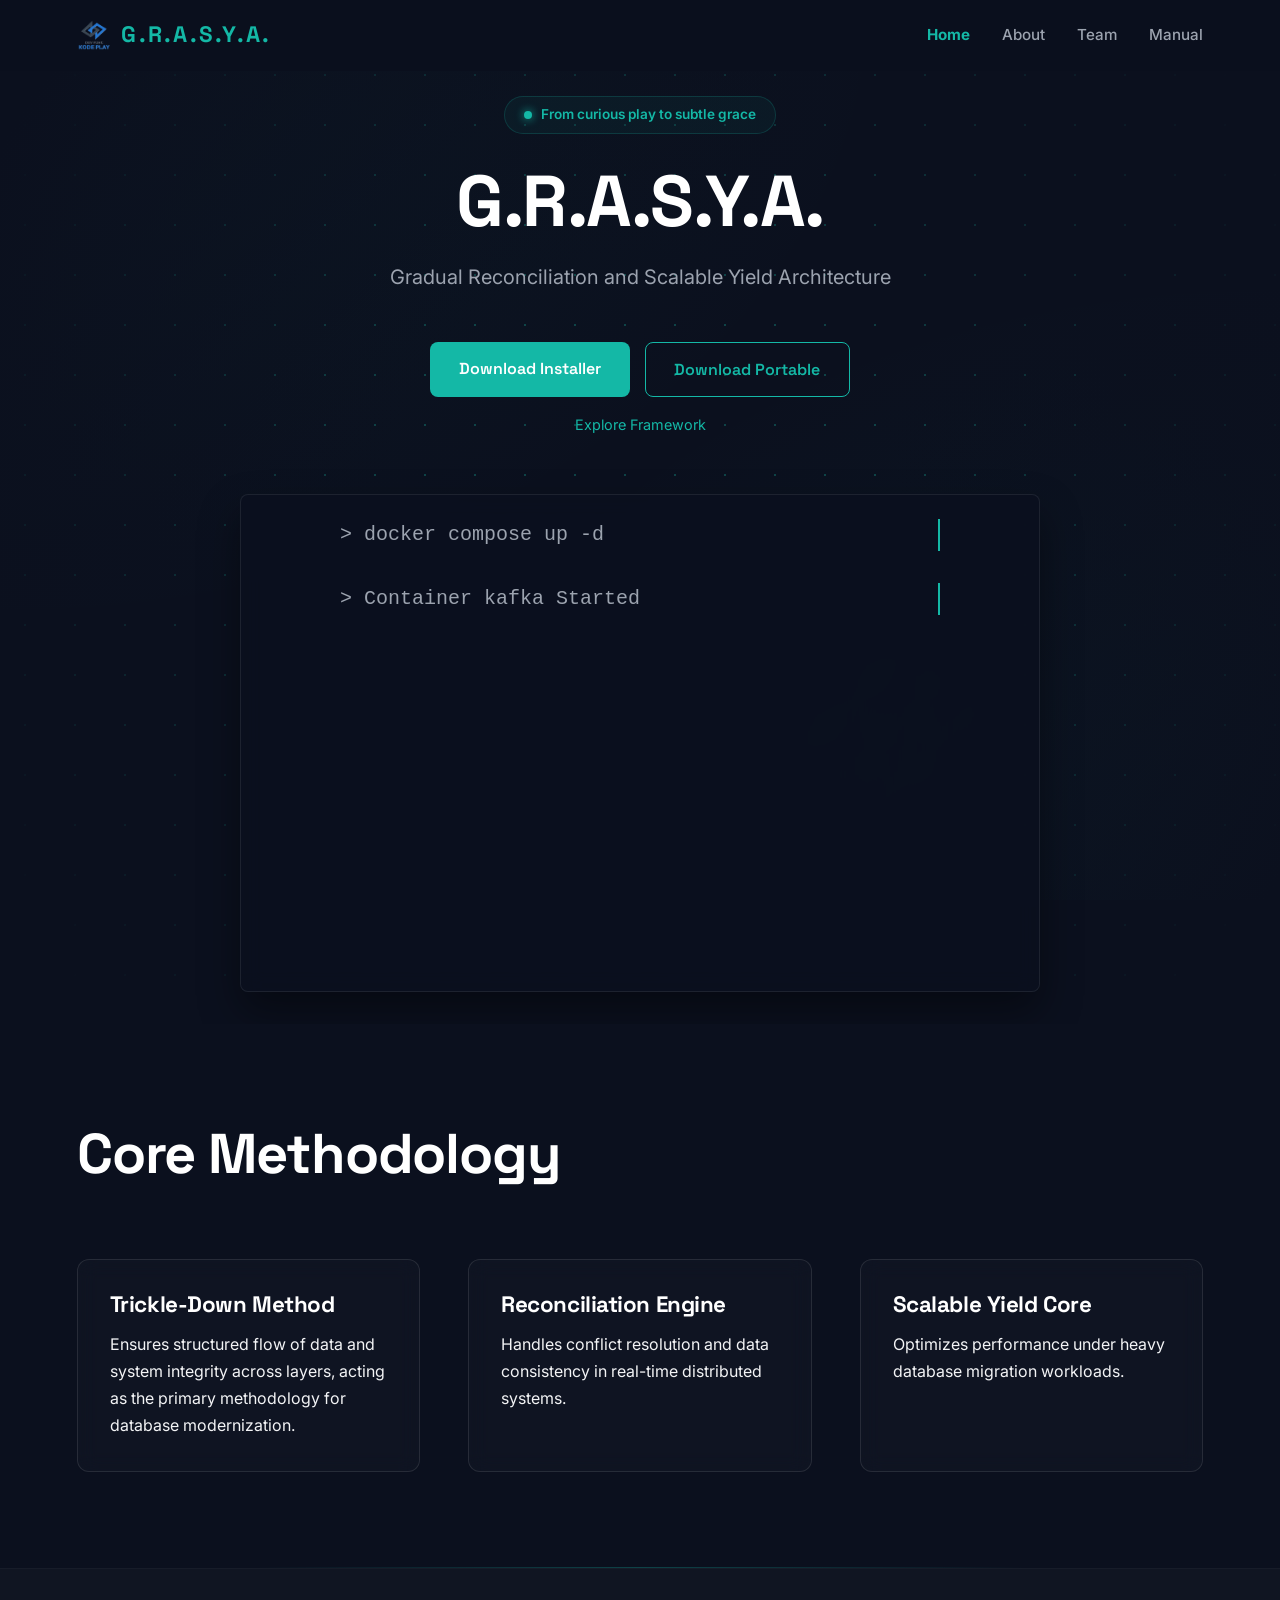
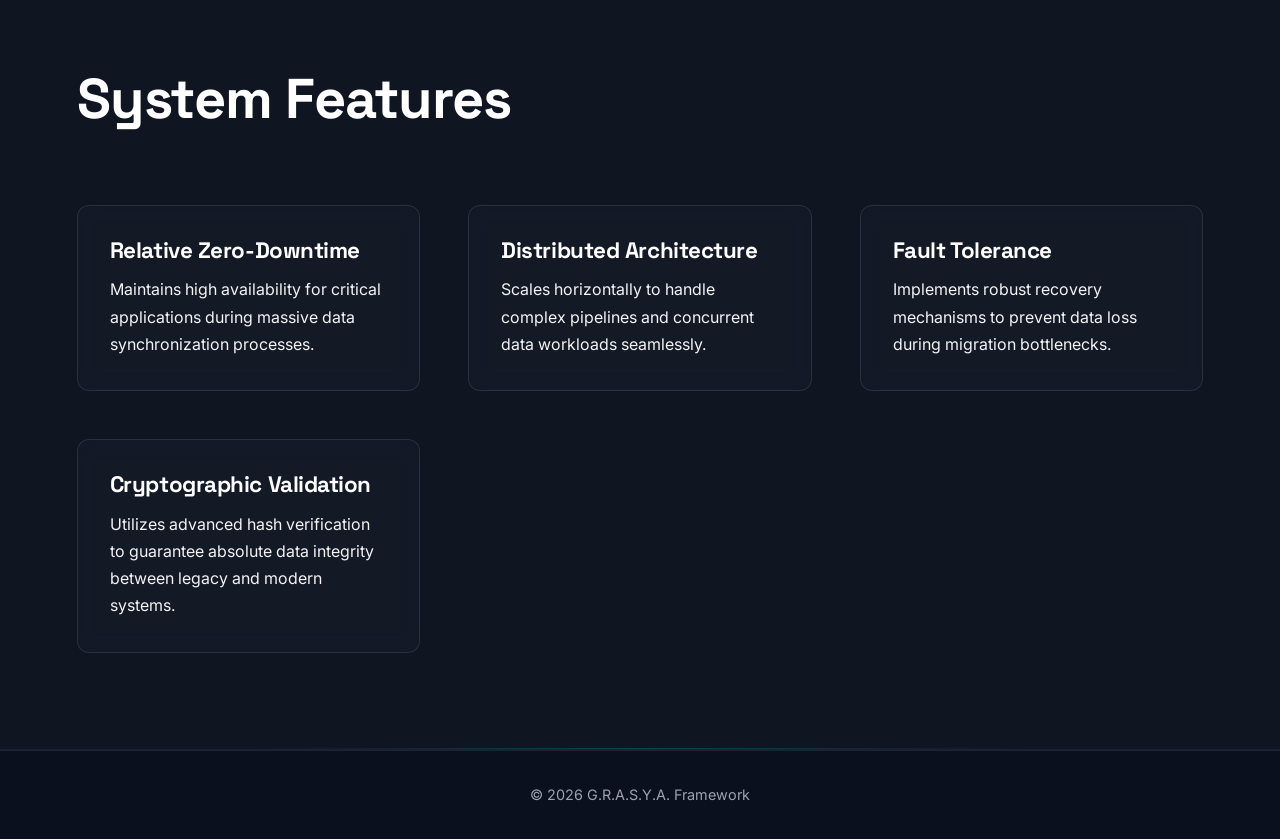
==== index.html @ 5ffb89cc "Page (Manual) - Add user manual page with PDF download - New manual.html covering sections 4-13 as a" ====
<!DOCTYPE html>
<html lang="en">
<head>
    <meta charset="UTF-8" />
    <meta name="viewport" content="width=device-width, initial-scale=1.0"/>
    <meta name="description" content="G.R.A.S.Y.A. Framework: Gradual Reconciliation and Scalable Yield Architecture." />
    <title>G.R.A.S.Y.A. | Home</title>
    <link rel="icon" href="DFKP - LOGO.png" type="image/png">
    <link rel="stylesheet" href="style.css"/>
</head>

<body>

<nav id="navbar" aria-label="Main Navigation">
    <div class="logo">
        <img src="DFKP - LOGO W TEXT.png" alt="G.R.A.S.Y.A. Logo" class="nav-logo">
        <span>G.R.A.S.Y.A.</span>
    </div>
    
    <div class="nav-links" id="navLinks">
        <a href="index.html" class="active">Home</a>
        <a href="about.html">About</a>
        <a href="team.html">Team</a>
        <a href="manual.html">Manual</a>
    </div>
    <button class="hamburger" id="hamburger" aria-expanded="false" aria-label="Toggle navigation menu">
        <span aria-hidden="true">☰</span>
    </button>
</nav>

<main>
    <header class="hero">
        <div class="glow-orb"></div>
        
        <div class="hero-content">
            <div class="hero-badge fade-element delay-1">
                <span class="pulse"></span> From curious play to subtle grace
            </div>
            
            <h1 class="fade-element delay-2">G.R.A.S.Y.A.</h1>
            <p class="fade-element delay-3">Gradual Reconciliation and Scalable Yield Architecture</p>
            
            <div class="hero-buttons fade-element delay-4">
                <a href="https://github.com/ostol-uriel/DEV-FUNC-KODE-PLAY/releases/download/v1.0.0/GRASYA.Enterprise.Manager.Setup.2.2.0.exe" class="btn-primary">Download Installer</a>
                <a href="https://github.com/ostol-uriel/DEV-FUNC-KODE-PLAY/releases/download/v1.0.0/GRASYA.Enterprise.Manager.2.2.0.exe" class="btn-secondary">Download Portable</a>
            </div>
            <div class="hero-buttons fade-element delay-4" style="margin-top: 1rem;">
                <a href="#architecture" style="color: var(--accent); text-decoration: none; font-size: 0.9rem;">Explore Framework</a>
            </div>

            <div class="terminal-window fade-element delay-5">
                <div class="terminal-header">
                    <span class="dot red"></span>
                    <span class="dot yellow"></span>
                    <span class="dot green"></span>
                </div>
                <div class="terminal-body">
                    <p class="typewriter"><span>> docker compose up -d</span></p>
                    <p class="typewriter"><span>> Container kafka Started</span></p>
                    <p class="typewriter"><span>> Container connect Started</span></p>
                    <p class="typewriter"><span>> curl -X POST http://localhost:8000/connectors</span></p>
                    <p class="typewriter"><span>> Connector 'ecommerce-postgres-source' created </span></p> 
                    <p class="typewriter"><span>> kafka-console-consumer.sh --topic </span></p>
                    <p class="typewriter" style="color: var(--accent);"><span>> Data pipeline active.</span></p>
                </div>
            </div>
        </div>
    </header>

    <section id="architecture" class="section">
        <h2>Core Methodology</h2>
        <div class="grid">
            <div class="card">
                <h3>Trickle-Down Method</h3>
                <p>Ensures structured flow of data and system integrity across layers, acting as the primary methodology for database modernization.</p>
            </div>
            <div class="card">
                <h3>Reconciliation Engine</h3>
                <p>Handles conflict resolution and data consistency in real-time distributed systems.</p>
            </div>
            <div class="card">
                <h3>Scalable Yield Core</h3>
                <p>Optimizes performance under heavy database migration workloads.</p>
            </div>
        </div>
    </section>

    <section class="section alt">
        <h2>System Features</h2>
        <div class="grid">
            <div class="card">
                <h3>Relative Zero-Downtime</h3>
                <p>Maintains high availability for critical applications during massive data synchronization processes.</p>
            </div>
            <div class="card">
                <h3>Distributed Architecture</h3>
                <p>Scales horizontally to handle complex pipelines and concurrent data workloads seamlessly.</p>
            </div>
            <div class="card">
                <h3>Fault Tolerance</h3>
                <p>Implements robust recovery mechanisms to prevent data loss during migration bottlenecks.</p>
            </div>
            <div class="card">
                <h3>Cryptographic Validation</h3>
                <p>Utilizes advanced hash verification to guarantee absolute data integrity between legacy and modern systems.</p>
            </div>
        </div>
    </section>
</main>

<footer>
    <p>© <span id="current-year"></span> G.R.A.S.Y.A. Framework</p>
</footer>

<script src="script.js"></script>
</body>
</html>
---- style.css ----
@import url('https://fonts.googleapis.com/css2?family=Inter:wght@400;500;600&family=Space+Grotesk:wght@500;700&display=swap');

:root {
    --bg: #0B101E; 
    --card: rgba(255, 255, 255, 0.03);
    --text: #F3F4F6;
    --muted: #9CA3AF;
    --accent: #14B8A6; 
    --accent-hover: #0D9488;
    --border: rgba(255, 255, 255, 0.08);
    --font-heading: 'Space Grotesk', sans-serif;
    --font-body: 'Inter', sans-serif;
}

* { margin: 0; padding: 0; box-sizing: border-box; scroll-behavior: smooth; }

body {
    font-family: var(--font-body);
    font-size: 16px;
    line-height: 1.7;
    background-color: var(--bg);
    background-image: 
        radial-gradient(at 0% 0%, rgba(20, 184, 166, 0.05) 0px, transparent 50%),
        radial-gradient(at 100% 100%, rgba(20, 184, 166, 0.05) 0px, transparent 50%);
    background-attachment: fixed;
    color: var(--text);
    overflow-x: hidden;
    -webkit-font-smoothing: antialiased;
}
.download-buttons {
    display: flex;
    gap: 20px;
    justify-content: center;
    margin-top: 2rem;
}

.btn {
    padding: 12px 24px;
    border-radius: 8px;
    text-decoration: none;
    font-weight: 600;
    transition: all 0.3s ease;
}

/* The Main Installer Button */
.btn-primary {
    background-color: var(--accent); /* Uses your existing theme color */
    color: #000;
}

/* The Alternative Portable Button */
.btn-secondary {
    background-color: transparent;
    border: 2px solid var(--accent);
    color: var(--accent);
}

.btn:hover {
    transform: translateY(-3px);
    box-shadow: 0 5px 15px rgba(0,0,0,0.2);
}

h1, h2, h3, .logo { font-family: var(--font-heading); font-weight: 700; line-height: 1.2; letter-spacing: -0.02em; }
.lore-section {
    max-width: 800px;
    margin: 0 auto;
    text-align: center;
}

.lore-section .card {
    text-align: left;
    padding: 3rem;
    background: rgba(20, 184, 166, 0.03); /* Subtle teal tint to highlight it */
}

.lore-section h3 {
    margin-bottom: 1.5rem;
    color: var(--accent);
}
/* NAVBAR */
nav {
    position: fixed; top: 0; width: 100%; padding: 1.2rem 6%;
    display: flex; justify-content: space-between; align-items: center;
    background: rgba(11, 16, 30, 0.85); backdrop-filter: blur(12px);
    border-bottom: 1px solid transparent; z-index: 1000;
    transition: background 0.3s ease, border-color 0.3s ease, padding 0.3s ease;
}

nav.scrolled { background: rgba(11, 16, 30, 0.95); border-bottom: 1px solid var(--border); padding: 0.8rem 6%; }

.logo { font-size: 1.4rem; color: var(--accent); letter-spacing: 0.1em; text-transform: uppercase; }
.nav-logo {
    height: 32px;        /* Adjust this to match your text font size */
    width: auto;
}
.nav-links { display: flex; gap: 2rem; }
.nav-links a { color: var(--muted); text-decoration: none; font-size: 0.95rem; font-weight: 500; transition: color 0.3s ease; }
.nav-links a:hover, .nav-links a.active { color: white; }
.nav-links a.active { color: var(--accent); font-weight: 700; }

.hamburger { display: none; background: transparent; border: none; color: var(--text); font-size: 1.8rem; cursor: pointer; }

/* PAGE HEADER (About, Team) — top padding clears the fixed navbar */
.page-header {
    padding: 9rem 6% 3rem 6%; text-align: center;
    border-bottom: 1px solid rgba(255, 255, 255, 0.05);
}
.page-header h1 { font-size: clamp(2.5rem, 6vw, 4.5rem); color: #ffffff; }

/* HERO SECTION */
.hero {
    min-height: 100vh; display: flex; align-items: center; justify-content: center; text-align: center;
    padding: 6rem 5% 2rem 5%; position: relative; overflow: hidden;
    background-image: radial-gradient(rgba(20, 184, 166, 0.3) 1.5px, transparent 1.5px);
    background-size: 50px 50px;
}

.hero::after {
    content: ""; position: absolute; top: 0; left: 0; right: 0; bottom: 0;
    background: radial-gradient(circle at center, transparent 30%, var(--bg) 90%);
    pointer-events: none; z-index: 1;
}

.hero-content { position: relative; z-index: 2; display: flex; flex-direction: column; align-items: center; width: 100%; max-width: 800px; }
.hero h1 { font-size: clamp(2.5rem, 6vw, 4.5rem); margin-bottom: 1rem; color: #ffffff; }
.hero p { font-size: clamp(1.1rem, 2vw, 1.25rem); color: var(--muted); max-width: 600px; margin: 0 auto 2rem auto; }

.hero-buttons { display: flex; gap: 1rem; justify-content: center; gap: 15px; margin-top: 1rem; }

/* ANIMATIONS & STATUS */
.fade-element { opacity: 0; animation: fadeUp 0.8s cubic-bezier(0.16, 1, 0.3, 1) forwards; }
.delay-1 { animation-delay: 0.1s; }
.delay-2 { animation-delay: 0.3s; }
.delay-3 { animation-delay: 0.5s; }
.delay-4 { animation-delay: 0.7s; }
.delay-5 { animation-delay: 0.9s; }

@keyframes fadeUp { 0% { opacity: 0; transform: translateY(20px); } 100% { opacity: 1; transform: translateY(0); } }

.hero-badge {
    display: inline-flex; align-items: center; gap: 0.6rem; padding: 0.4rem 1.2rem;
    background: rgba(20, 184, 166, 0.05); border: 1px solid rgba(20, 184, 166, 0.2);
    border-radius: 50px; color: var(--accent); font-size: 0.85rem; font-weight: 600; margin-bottom: 1.5rem;
}

.logo {
    display: flex;
    align-items: center;
    gap: 10px; /* Space between logo image and text */
}

.logo img {
    height: 32px; /* Adjust height to match your text size */
    width: auto;
    object-fit: contain;
}

.pulse { width: 8px; height: 8px; background: var(--accent); border-radius: 50%; box-shadow: 0 0 10px var(--accent); animation: pulse-glow 2s infinite; }
@keyframes pulse-glow { 0% { box-shadow: 0 0 0 0 rgba(20, 184, 166, 0.5); } 70% { box-shadow: 0 0 0 10px rgba(20, 184, 166, 0); } 100% { box-shadow: 0 0 0 0 rgba(20, 184, 166, 0); } }

/* TERMINAL WINDOW */
.terminal-window {
    margin: 3.5rem auto 0 auto; background: rgba(11, 16, 30, 0.9); border: 1px solid var(--border);
    border-radius: 8px; width: 100%; max-width: 1000px; backdrop-filter: blur(10px);
    box-shadow: 0 20px 40px rgba(0,0,0,0.4); overflow: hidden;
}

.terminal-body {
    padding: 1.5rem 2rem;
    font-family: 'Courier New', monospace;
    font-size: 0.9rem;
    color: var(--muted);
    line-height: 1.6;
    display: flex;
    flex-direction: column;
    /* Force top-left alignment */
    justify-content: flex-start; 
    align-items: flex-start;
    text-align: left;
}
.typewriter {
    display: block;
    width: 100%;
    max-width: 100%;
    /* Ensure no margins are pushing it to the center */
    margin-left: 0;
    overflow: hidden;
    white-space: nowrap;
    border-right: none;
    padding-right: 8px;
    opacity: 0;
}
.typewriter span {
    display: inline-block; /* Allows the span to respect width properties */
    width: 100%;           /* Makes the span stretch to fill the container */
    /* OR use min-width if you don't want it to stretch too far: */
    /* min-width: 400px; */
}
.typewriter.typing-active {
    opacity: 1; border-right: 2px solid var(--accent);
    animation: typing 1.5s steps(60, end) forwards, blink-caret 0.75s step-end infinite;
}

@keyframes typing { from { width: 0; } to { width: 100%; } }
@keyframes blink-caret { from, to { border-color: transparent } 50% { border-color: var(--accent); } }

/* BUTTONS */
.btn-primary, .btn-secondary {
    display: inline-block; padding: 0.8rem 1.8rem; font-family: var(--font-heading);
    font-size: 1rem; font-weight: 600; border-radius: 8px; text-decoration: none; transition: all 0.3s ease;
}
.btn-primary { background: var(--accent); color: white; }
.btn-primary:hover { background: var(--accent-hover); transform: translateY(-3px); }

.btn-secondary { background: transparent; border: 1px solid var(--accent); color: var(--accent); }
.btn-secondary:hover { background: var(--accent); color: white; transform: translateY(-3px); }

/* SECTIONS & CARDS */
.section { position: relative; padding: 6rem 6%; border-bottom: 1px solid rgba(255, 255, 255, 0.05); }
.section.alt { background: rgba(255,255,255,0.02); }
.section::after {
    content: ""; position: absolute; bottom: 0; left: 20%; right: 20%; height: 1px;
    background: linear-gradient(90deg, transparent, var(--accent), transparent); opacity: 0.3;
}
.section h2 {
    /* Increased the min, preferred, and max font sizes */
    font-size: clamp(2.2rem, 5vw, 3.5rem); 
    /* Increased the bottom margin to push the cards further away */
    margin-bottom: 4.5rem; 
    color: #ffffff;
}
.sdg-logo {
    width: 200px;        /* Sets a consistent size for all logos */
    height: auto;
    display: block;
    margin: 0 auto 1.5rem auto; /* Centers the image and adds space below */
    border-radius: 8px; /* Optional: adds a soft look to the logo */
}

.grid {
    display: grid;
    grid-template-columns: repeat(auto-fit, minmax(280px, 1fr));
    gap: 3rem; /* Increased from 2rem to 3rem for more space between cards */
}
.card {
    background: rgba(255, 255, 255, 0.02); backdrop-filter: blur(10px); padding: 2rem;
    border: 1px solid rgba(255, 255, 255, 0.1); border-radius: 12px;
    transition: all 0.4s cubic-bezier(0.16, 1, 0.3, 1); position: relative; overflow: hidden;
}
.card h3 {
    font-size: 1.4rem; /* Changed from 1.25rem to 1.4rem */
    margin-bottom: 0.75rem;
    color: #ffffff;
}
.card:hover { border-color: var(--accent); background: rgba(255, 255, 255, 0.04); transform: translateY(-5px); box-shadow: 0 10px 20px rgba(0,0,0,0.2); }

/* PROFILE IMAGES */
.profile-img {
    width: 200px; height: 200px; object-fit: contain; margin-bottom: 1.5rem;
    background-color: rgba(255, 255, 255, 0.05); border-radius: 12px;
    transition: transform 0.3s ease;
} 

/* FOOTER */
footer { text-align: center; padding: 2rem; border-top: 1px solid var(--border); color: var(--muted); font-size: 0.9rem; }

/* RESPONSIVE */
@media (max-width: 768px) {
    .hamburger { display: block; }
    .nav-links {
        position: absolute; top: 100%; left: 0; width: 100%; flex-direction: column; align-items: center;
        background: rgba(11, 16, 30, 0.95); padding: 2rem 0; opacity: 0; visibility: hidden;
        transition: opacity 0.3s ease, transform 0.3s ease, visibility 0.3s;
    }
    .nav-links.active { opacity: 1; visibility: visible; }
}
/* MANUAL PAGE */
.page-header.manual-header { padding-bottom: 1.5rem; border-bottom: none; }
.manual-subtitle { color: var(--muted); font-size: 1.1rem; max-width: 640px; margin: 1rem auto 0 auto; }

/* Workflow stepper */
.manual-stepper-wrap { max-width: 1320px; margin: 0 auto; padding: 0.5rem 4% 0 4%; }
.manual-stepper { list-style: none; display: flex; gap: 0.75rem; justify-content: center; flex-wrap: wrap; }
.manual-stepper li { flex: 1 1 160px; }
.manual-stepper a {
    display: flex; align-items: center; gap: 0.75rem; padding: 0.9rem 1.1rem; height: 100%;
    background: rgba(20, 184, 166, 0.04); border: 1px solid rgba(20, 184, 166, 0.2); border-radius: 10px;
    color: var(--text); text-decoration: none; font-family: var(--font-heading); font-weight: 600;
    transition: border-color 0.3s ease, background 0.3s ease;
}
.manual-stepper a:hover { border-color: var(--accent); background: rgba(20, 184, 166, 0.1); }
.step-num {
    flex: none; width: 32px; height: 32px; border-radius: 50%; display: grid; place-items: center;
    background: var(--accent); color: var(--bg); font-weight: 700;
}

/* Layout: contents list + content column */
.manual-layout {
    display: grid; grid-template-columns: 200px minmax(0, 1fr); gap: 2.5rem;
    max-width: 1320px; margin: 0 auto; padding: 2.5rem 4% 5rem 4%;
}
.manual-toc { position: sticky; top: 6rem; align-self: start; }
.manual-toc summary {
    font-family: var(--font-heading); font-weight: 700; color: #ffffff; cursor: pointer;
    list-style: none; margin-bottom: 0.75rem;
}
.manual-toc summary::-webkit-details-marker { display: none; }
.toc-links { display: flex; flex-direction: column; border-left: 1px solid var(--border); }
.toc-links a {
    color: var(--muted); text-decoration: none; font-size: 0.9rem; padding: 0.4rem 0 0.4rem 1rem;
    margin-left: -1px; border-left: 2px solid transparent; transition: color 0.2s ease, border-color 0.2s ease;
}
.toc-links a:hover { color: #ffffff; }
.toc-links a.active { color: var(--accent); border-left-color: var(--accent); font-weight: 600; }

.manual-content { display: flex; flex-direction: column; gap: 2rem; min-width: 0; }
.manual-row { display: grid; grid-template-columns: 1fr 1fr; gap: 2rem; align-items: stretch; }
.manual-split { display: grid; grid-template-columns: minmax(0, 1fr) minmax(0, 1fr); gap: 2rem; align-items: start; }
.manual-split.split-stack { grid-template-columns: 1fr; gap: 1.25rem; }

/* Cards */
.manual-card { scroll-margin-top: 6rem; }
.manual-card:hover { transform: none; }
.manual-card h2 { font-size: clamp(1.5rem, 3vw, 2rem); color: #ffffff; margin-bottom: 1rem; }
.manual-card h4 { font-family: var(--font-heading); color: #ffffff; margin-bottom: 0.5rem; font-size: 1.05rem; }
.manual-card p { color: var(--muted); margin-bottom: 1rem; }
.manual-card p b, .manual-card li b { color: var(--text); }
.manual-stage {
    display: inline-block; font-size: 0.75rem; font-weight: 600; letter-spacing: 0.08em; text-transform: uppercase;
    color: var(--accent); margin-bottom: 0.5rem;
}
.manual-note { font-size: 0.9rem; }
.manual-card code {
    font-family: 'Courier New', monospace; font-size: 0.85em; color: var(--accent);
    background: rgba(20, 184, 166, 0.08); padding: 0.1rem 0.4rem; border-radius: 4px;
}
.code-chips { display: flex; flex-wrap: wrap; gap: 0.5rem; }

.manual-list, .manual-numbered, .check-list { color: var(--muted); margin: 0 0 1rem 1.25rem; }
.manual-list li, .manual-numbered li, .check-list li { margin-bottom: 0.4rem; }
.check-list { list-style: none; margin-left: 0; }
.check-list li::before { content: "\2713"; color: var(--accent); margin-right: 0.5rem; font-weight: 700; }

.manual-two-col { display: grid; grid-template-columns: repeat(auto-fit, minmax(240px, 1fr)); gap: 1.5rem; margin-bottom: 1.25rem; }
.mini-card { background: rgba(255, 255, 255, 0.02); border: 1px solid var(--border); border-radius: 10px; padding: 1.25rem; }
.mini-card p { margin-bottom: 0; font-size: 0.95rem; }
.mini-card-danger { border-color: rgba(239, 68, 68, 0.4); }
.tag {
    font-family: var(--font-body); font-size: 0.7rem; font-weight: 600; color: var(--accent);
    border: 1px solid rgba(20, 184, 166, 0.4); border-radius: 50px; padding: 0.05rem 0.5rem; margin-left: 0.4rem; vertical-align: middle;
}

/* Numbered step / phase boxes */
.mini-steps, .phase-chips {
    list-style: none; counter-reset: step; display: grid; grid-template-columns: repeat(4, minmax(0, 1fr));
    gap: 0.75rem; margin-bottom: 1.5rem;
}
.mini-steps li, .phase-chips li {
    counter-increment: step; position: relative; padding: 1rem 1rem 1rem 3rem;
    background: rgba(255, 255, 255, 0.02); border: 1px solid var(--border); border-radius: 10px;
    display: flex; flex-direction: column; gap: 0.25rem;
}
.mini-steps li::before, .phase-chips li::before {
    content: counter(step); position: absolute; left: 1rem; top: 1rem; width: 24px; height: 24px; border-radius: 50%;
    display: grid; place-items: center; font-size: 0.8rem; font-weight: 700;
    background: rgba(20, 184, 166, 0.15); color: var(--accent);
}
.mini-steps b, .phase-chips b { color: #ffffff; font-family: var(--font-heading); }
.mini-steps span, .phase-chips span { color: var(--muted); font-size: 0.85rem; line-height: 1.4; }

/* Screenshots: full column width, click to enlarge */
.manual-figure {
    display: block; position: relative; margin: 0 0 1.25rem 0; text-decoration: none; cursor: zoom-in;
    border: 1px solid var(--border); border-radius: 10px; overflow: hidden; background: #ffffff;
}
.manual-split .manual-figure { margin-bottom: 0; }
.manual-figure img { display: block; width: 100%; height: auto; }
.manual-figure span {
    display: flex; justify-content: space-between; gap: 1rem; padding: 0.6rem 1rem; font-size: 0.85rem;
    color: var(--muted); background: var(--bg); border-top: 1px solid var(--border);
}
.manual-figure span::after { content: "Click to enlarge"; color: var(--accent); white-space: nowrap; font-weight: 600; }
.manual-figure::before {
    content: "\2922"; position: absolute; top: 0.6rem; right: 0.6rem; width: 32px; height: 32px;
    display: grid; place-items: center; border-radius: 8px; font-size: 1rem;
    background: rgba(11, 16, 30, 0.85); color: var(--accent); border: 1px solid rgba(20, 184, 166, 0.4);
    opacity: 0; transition: opacity 0.2s ease;
}
.manual-figure:hover, .manual-figure:focus-visible { border-color: var(--accent); }
.manual-figure:hover::before, .manual-figure:focus-visible::before { opacity: 1; }

.lightbox {
    position: fixed; inset: 0; z-index: 2000; display: none; align-items: center; justify-content: center;
    flex-direction: column; gap: 1rem; padding: 2rem; background: rgba(5, 8, 16, 0.92); cursor: zoom-out;
}
.lightbox.open { display: flex; }
.lightbox img {
    max-width: min(1200px, 100%); max-height: calc(100vh - 7rem); width: auto; height: auto;
    border-radius: 8px; box-shadow: 0 20px 60px rgba(0, 0, 0, 0.6); background: #ffffff;
}
.lightbox p { color: var(--muted); font-size: 0.9rem; text-align: center; }
.lightbox-close {
    position: absolute; top: 1rem; right: 1.25rem; background: transparent; border: 1px solid var(--border);
    color: var(--text); border-radius: 8px; padding: 0.35rem 0.8rem; font-size: 0.9rem; cursor: pointer;
}

/* Callouts and "Show more" toggles */
.callout {
    border-left: 3px solid; border-radius: 8px; padding: 0.9rem 1.1rem; margin-bottom: 1.25rem;
    font-size: 0.95rem; color: var(--text);
}
.callout-warn { border-color: #F59E0B; background: rgba(245, 158, 11, 0.08); }
.callout-danger { border-color: #EF4444; background: rgba(239, 68, 68, 0.08); }

.manual-more { border-top: 1px solid var(--border); padding-top: 1rem; }
.manual-more > summary, .faq summary { cursor: pointer; color: var(--accent); font-weight: 600; font-size: 0.95rem; list-style: none; }
.manual-more > summary::-webkit-details-marker, .faq summary::-webkit-details-marker { display: none; }
.manual-more > summary::before, .faq summary::before {
    content: "\25B8"; display: inline-block; margin-right: 0.5rem; transition: transform 0.2s ease;
}
.manual-more[open] > summary::before, .faq details[open] > summary::before { transform: rotate(90deg); }
.manual-more[open] > summary { margin-bottom: 1rem; }

/* Controls, statuses, FAQ, safety */
.control-grid { display: grid; grid-template-columns: repeat(5, minmax(0, 1fr)); gap: 0.75rem; margin-bottom: 1.5rem; }
.control-tile { padding: 1rem; border: 1px solid var(--border); border-radius: 10px; background: rgba(255, 255, 255, 0.02); }
.control-tile h4 { margin-bottom: 0.25rem; }
.control-tile .when { font-size: 0.75rem; color: var(--accent); font-weight: 600; text-transform: uppercase; letter-spacing: 0.05em; }
.control-tile p { font-size: 0.88rem; margin: 0.5rem 0 0 0; line-height: 1.5; }
.tile-success { border-color: rgba(20, 184, 166, 0.5); }
.tile-danger { border-color: rgba(239, 68, 68, 0.55); background: rgba(239, 68, 68, 0.05); }
.tile-danger .when { color: #F87171; }

.status-pills { display: flex; flex-wrap: wrap; gap: 0.5rem; margin-bottom: 1.25rem; }
.pill { font-size: 0.8rem; font-weight: 600; padding: 0.25rem 0.75rem; border-radius: 50px; border: 1px solid; }
.pill-running { color: #60A5FA; border-color: rgba(96, 165, 250, 0.4); }
.pill-finished { color: var(--accent); border-color: rgba(20, 184, 166, 0.4); }
.pill-halted { color: #FBBF24; border-color: rgba(251, 191, 36, 0.4); }
.pill-cancelled { color: var(--muted); border-color: var(--border); }
.pill-failed { color: #F87171; border-color: rgba(248, 113, 113, 0.4); }

.faq { display: grid; grid-template-columns: 1fr 1fr; column-gap: 2rem; }
.faq details { border-bottom: 1px solid var(--border); padding: 0.9rem 0; }
.faq details:nth-child(-n+2) { border-top: 1px solid var(--border); }
.faq summary { color: var(--text); }
.faq details p { margin: 0.75rem 0 0 1.25rem; font-size: 0.95rem; }
.faq a { color: var(--accent); }

.checklist-grid { display: grid; grid-template-columns: repeat(4, minmax(0, 1fr)); gap: 1rem; margin-bottom: 1.5rem; }
.checklist-grid .check-list { margin-bottom: 0; font-size: 0.9rem; }
.glossary { display: grid; grid-template-columns: repeat(3, minmax(0, 1fr)); gap: 1rem 1.5rem; }
.glossary dt { color: #ffffff; font-weight: 600; font-family: var(--font-heading); }
.glossary dd { color: var(--muted); font-size: 0.9rem; line-height: 1.5; }

/* Closing download band */
.manual-cta { text-align: center; padding: 4rem 6%; border-top: 1px solid var(--border); background: rgba(20, 184, 166, 0.04); }
.manual-cta h2 { font-size: clamp(1.8rem, 4vw, 2.5rem); color: #ffffff; margin-bottom: 0.75rem; }
.manual-cta p { color: var(--muted); margin-bottom: 1.75rem; }
.cta-meta { display: block; margin-top: 1rem; font-size: 0.85rem; color: var(--muted); }

@media (max-width: 1100px) {
    .manual-row, .manual-split, .faq { grid-template-columns: 1fr; }
    .faq details:nth-child(2) { border-top: none; }
    .mini-steps, .phase-chips { grid-template-columns: 1fr 1fr; }
    .control-grid { grid-template-columns: repeat(auto-fit, minmax(170px, 1fr)); }
    .checklist-grid, .glossary { grid-template-columns: repeat(2, minmax(0, 1fr)); }
}
@media (max-width: 900px) {
    .manual-layout { grid-template-columns: 1fr; gap: 1.5rem; padding: 2rem 6% 4rem 6%; }
    .manual-stepper-wrap { padding: 0.5rem 6% 0 6%; }
    .manual-toc {
        position: static; background: rgba(255, 255, 255, 0.02); border: 1px solid var(--border);
        border-radius: 10px; padding: 1rem 1.25rem;
    }
    .manual-toc summary { margin-bottom: 0; }
    .manual-toc details[open] summary { margin-bottom: 0.75rem; }
    .manual-card { padding: 1.5rem; }
}
@media (max-width: 600px) {
    .mini-steps, .phase-chips, .checklist-grid, .glossary { grid-template-columns: 1fr; }
}
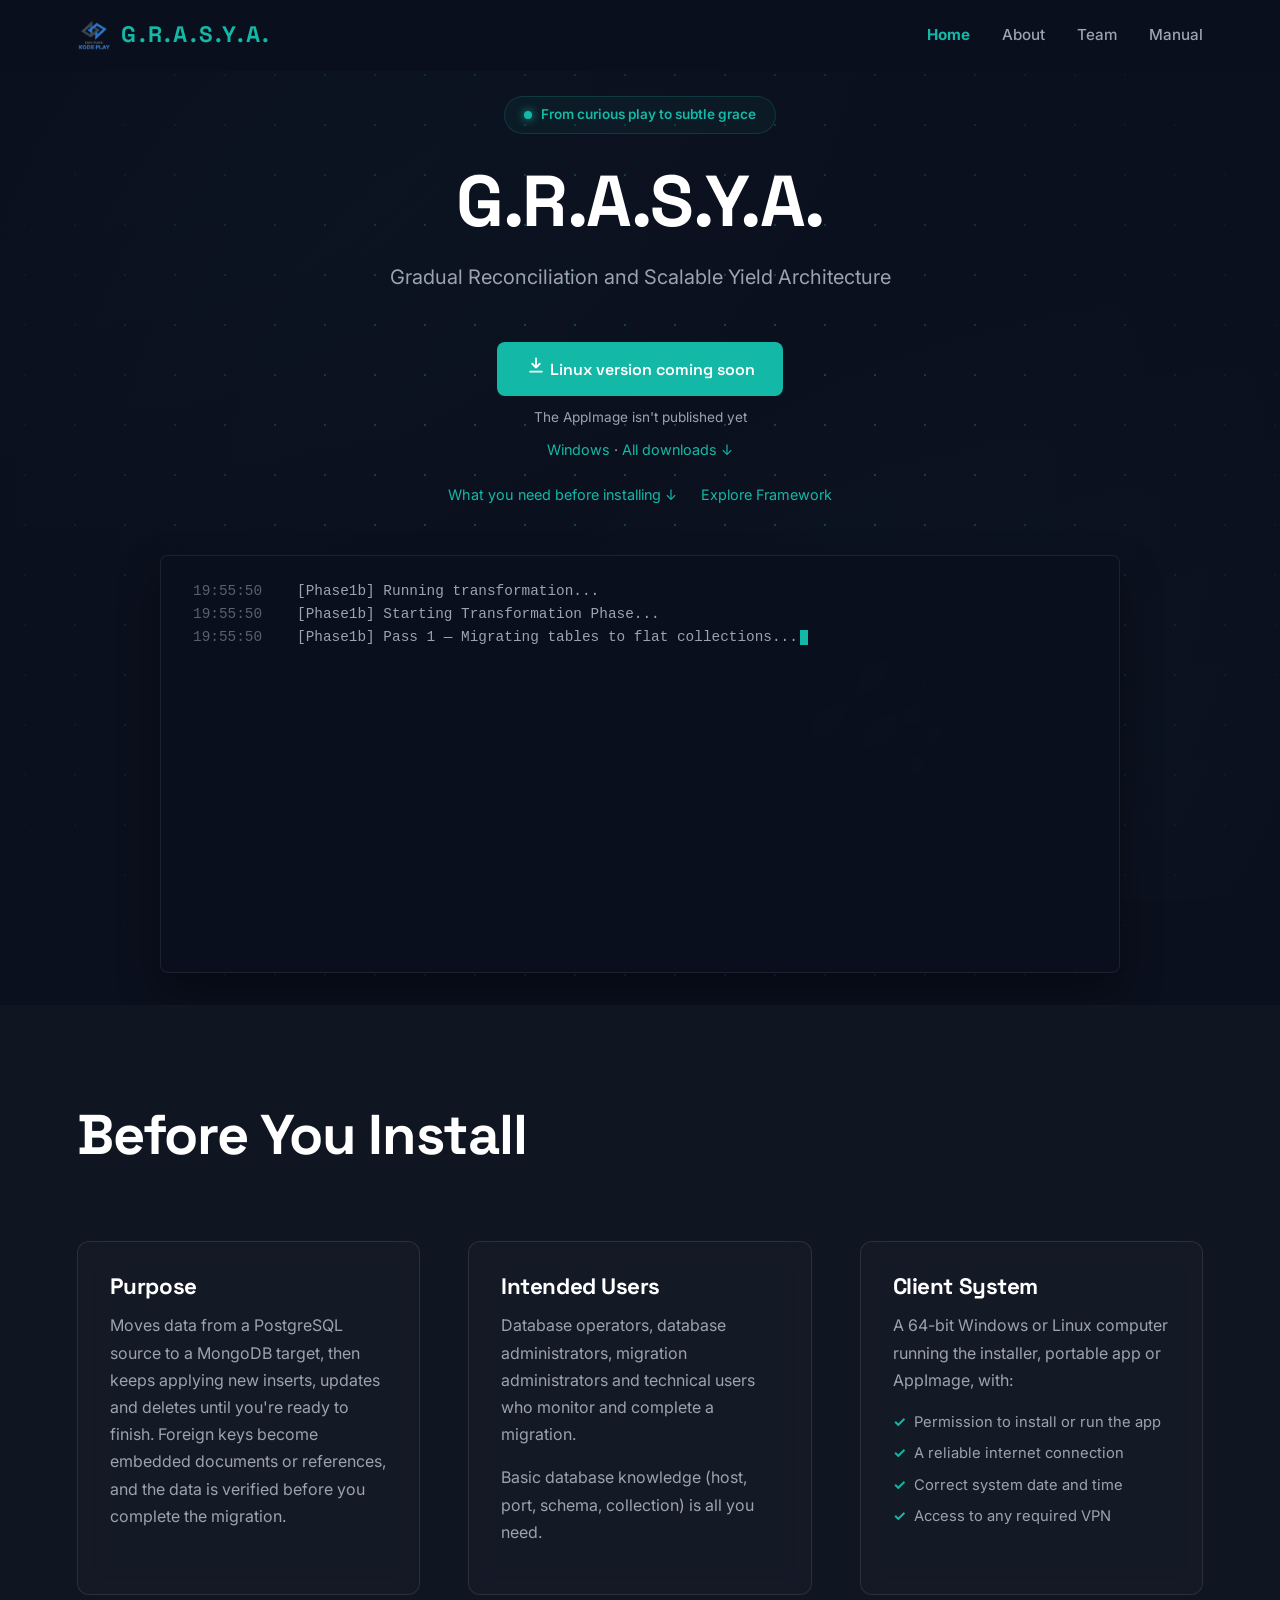
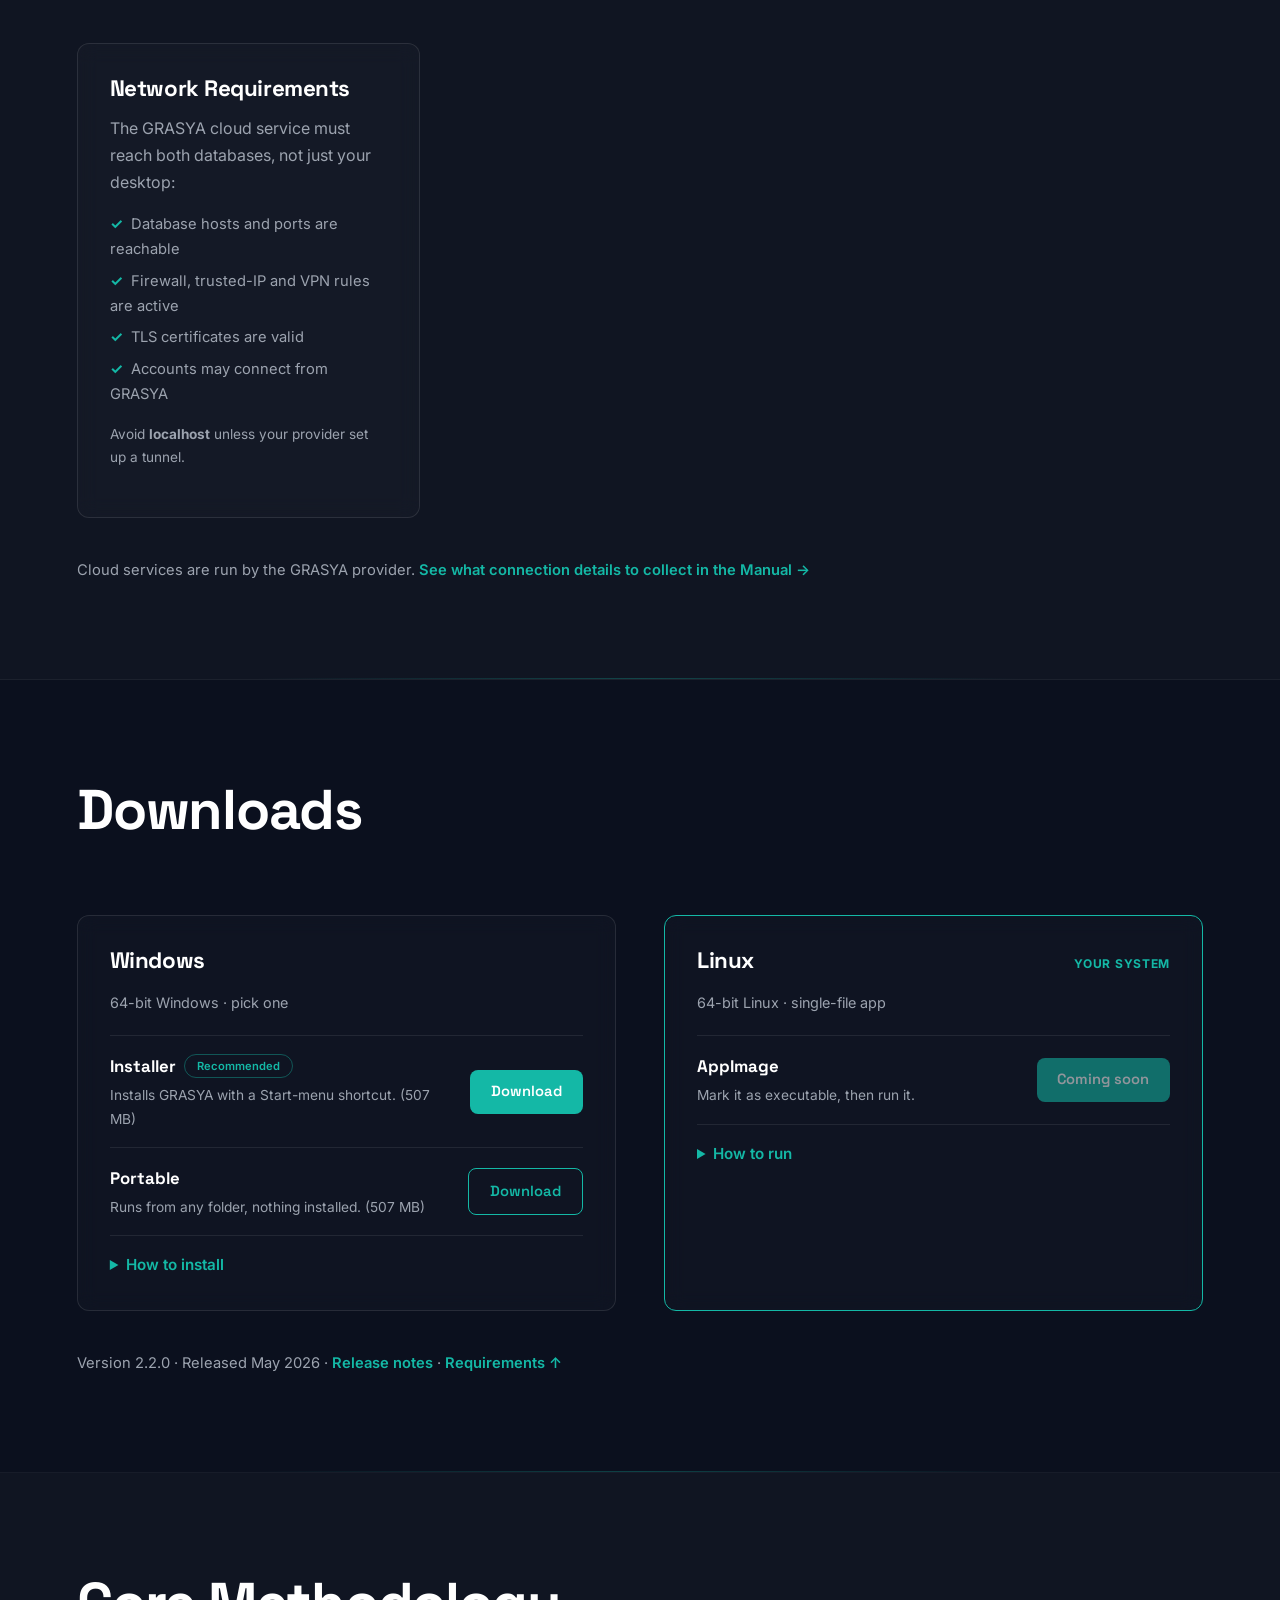
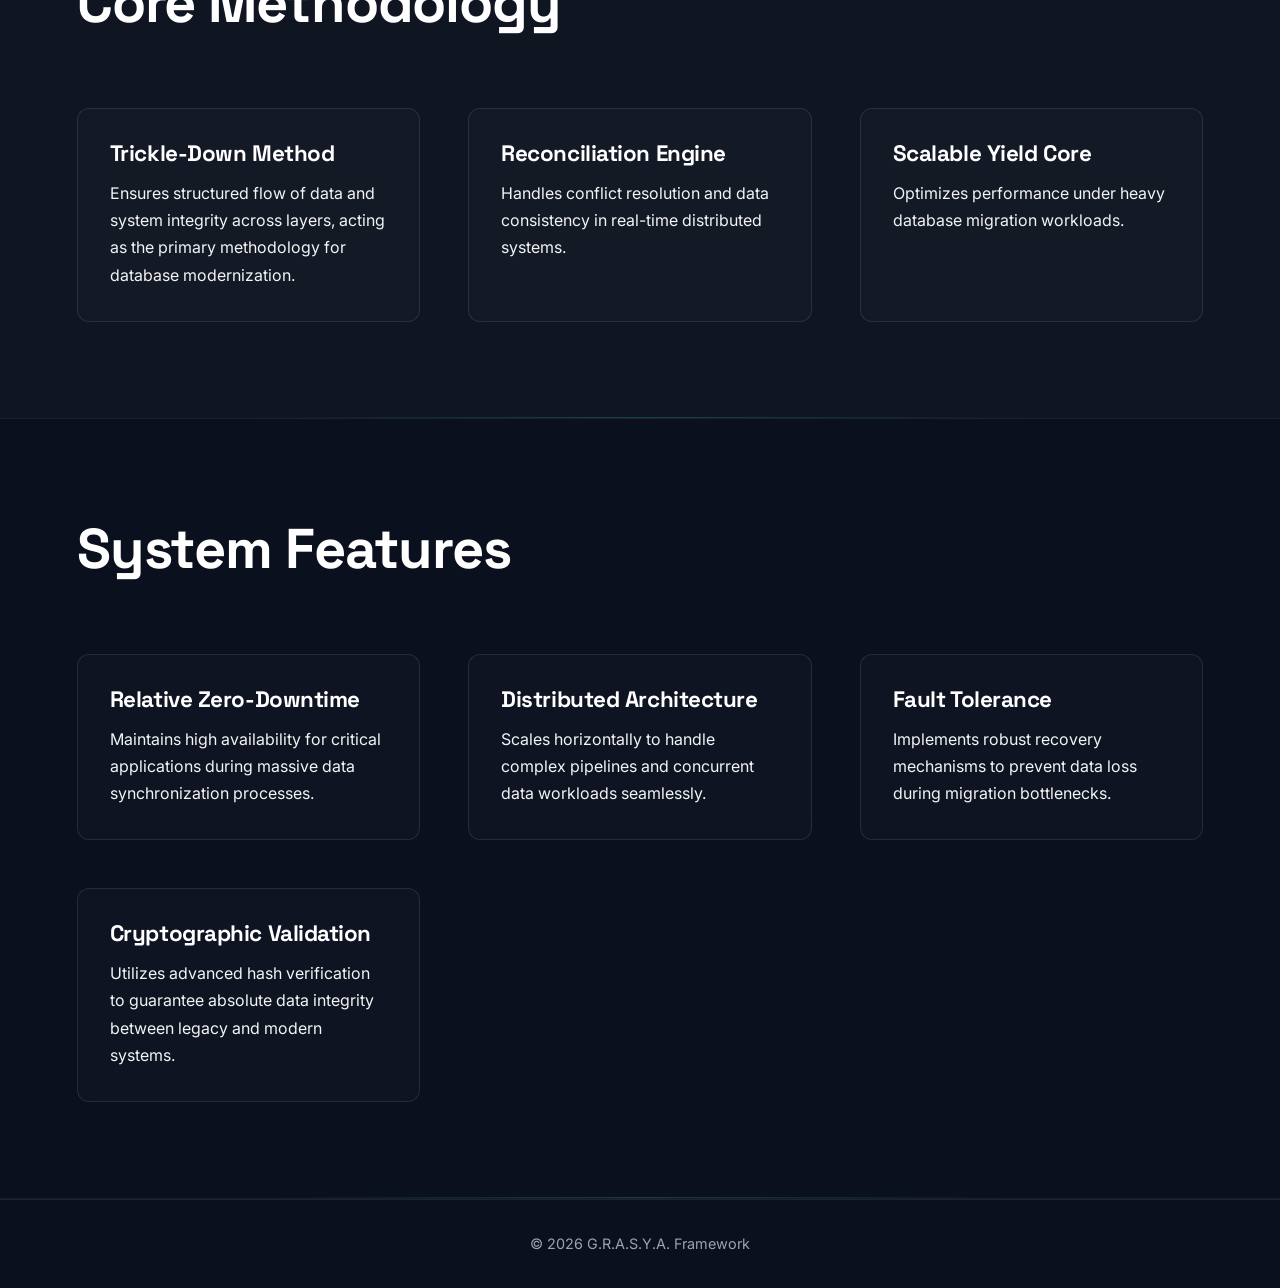
==== commit 85b287d5: "Page (Home) - Add migration log hero, downloads section and install pop-up" ====
--- a/index.html
+++ b/index.html
@@ -5,7 +5,7 @@
     <meta name="viewport" content="width=device-width, initial-scale=1.0"/>
     <meta name="description" content="G.R.A.S.Y.A. Framework: Gradual Reconciliation and Scalable Yield Architecture." />
     <title>G.R.A.S.Y.A. | Home</title>
-    <link rel="icon" href="DFKP - LOGO.png" type="image/png">
+    <link rel="icon" href="assets/logo/DFKP - LOGO.png" type="image/png">
     <link rel="stylesheet" href="style.css"/>
 </head>
 
@@ -13,10 +13,10 @@
 
 <nav id="navbar" aria-label="Main Navigation">
     <div class="logo">
-        <img src="DFKP - LOGO W TEXT.png" alt="G.R.A.S.Y.A. Logo" class="nav-logo">
+        <img src="assets/logo/DFKP - LOGO W TEXT.png" alt="G.R.A.S.Y.A. Logo" class="nav-logo">
         <span>G.R.A.S.Y.A.</span>
     </div>
-    
+
     <div class="nav-links" id="navLinks">
         <a href="index.html" class="active">Home</a>
         <a href="about.html">About</a>
@@ -31,43 +31,110 @@
 <main>
     <header class="hero">
         <div class="glow-orb"></div>
-        
+
         <div class="hero-content">
             <div class="hero-badge fade-element delay-1">
                 <span class="pulse"></span> From curious play to subtle grace
             </div>
-            
+
             <h1 class="fade-element delay-2">G.R.A.S.Y.A.</h1>
             <p class="fade-element delay-3">Gradual Reconciliation and Scalable Yield Architecture</p>
-            
-            <div class="hero-buttons fade-element delay-4">
-                <a href="https://github.com/ostol-uriel/DEV-FUNC-KODE-PLAY/releases/download/v1.0.0/GRASYA.Enterprise.Manager.Setup.2.2.0.exe" class="btn-primary">Download Installer</a>
-                <a href="https://github.com/ostol-uriel/DEV-FUNC-KODE-PLAY/releases/download/v1.0.0/GRASYA.Enterprise.Manager.2.2.0.exe" class="btn-secondary">Download Portable</a>
-            </div>
-            <div class="hero-buttons fade-element delay-4" style="margin-top: 1rem;">
-                <a href="#architecture" style="color: var(--accent); text-decoration: none; font-size: 0.9rem;">Explore Framework</a>
-            </div>
-
-            <div class="terminal-window fade-element delay-5">
-                <div class="terminal-header">
-                    <span class="dot red"></span>
-                    <span class="dot yellow"></span>
-                    <span class="dot green"></span>
+
+            <div class="hero-download fade-element delay-4">
+                <a href="https://github.com/ostol-uriel/DEV-FUNC-KODE-PLAY/releases/download/v1.0.0/GRASYA.Enterprise.Manager.Setup.2.2.0.exe" class="btn-primary btn-download" id="heroDownload" data-install="installer">
+                    <svg viewBox="0 0 24 24" fill="none" stroke="currentColor" stroke-width="2.2" stroke-linecap="round" stroke-linejoin="round" aria-hidden="true"><path d="M12 4v11m0 0-4.5-4.5M12 15l4.5-4.5M5 20h14"/></svg>
+                    <span>Download for Windows</span>
+                </a>
+                <p class="download-meta" id="heroMeta">v2.2.0 · Installer · 507 MB</p>
+                <p class="download-alt" id="heroAlt"><a href="#downloads">Portable version</a> · <a href="#downloads">Linux</a> · <a href="#downloads">All downloads ↓</a></p>
+            </div>
+            <div class="hero-links fade-element delay-4">
+                <a href="#before-install">What you need before installing ↓</a>
+                <a href="#architecture">Explore Framework</a>
+            </div>
+
+            <!-- Migration log (typed by script.js) -->
+            <div class="log-terminal fade-element delay-5" id="heroLog">
+                <div class="log-body" role="log" aria-label="Example GRASYA migration log"></div>
+            </div>
+
+        </div>
+    </header>
+
+    <section id="before-install" class="section alt install-info">
+        <h2>Before You Install</h2>
+        <div class="grid">
+            <div class="card">
+                <h3>Purpose</h3>
+                <p>Moves data from a PostgreSQL source to a MongoDB target, then keeps applying new inserts, updates and deletes until you're ready to finish. Foreign keys become embedded documents or references, and the data is verified before you complete the migration.</p>
+            </div>
+            <div class="card">
+                <h3>Intended Users</h3>
+                <p>Database operators, database administrators, migration administrators and technical users who monitor and complete a migration.</p>
+                <p>Basic database knowledge (host, port, schema, collection) is all you need.</p>
+            </div>
+            <div class="card">
+                <h3>Client System</h3>
+                <p>A 64-bit Windows or Linux computer running the installer, portable app or AppImage, with:</p>
+                <ul class="check-list">
+                    <li>Permission to install or run the app</li>
+                    <li>A reliable internet connection</li>
+                    <li>Correct system date and time</li>
+                    <li>Access to any required VPN</li>
+                </ul>
+            </div>
+            <div class="card">
+                <h3>Network Requirements</h3>
+                <p>The GRASYA cloud service must reach both databases, not just your desktop:</p>
+                <ul class="check-list">
+                    <li>Database hosts and ports are reachable</li>
+                    <li>Firewall, trusted-IP and VPN rules are active</li>
+                    <li>TLS certificates are valid</li>
+                    <li>Accounts may connect from GRASYA</li>
+                </ul>
+                <p class="card-note">Avoid <b>localhost</b> unless your provider set up a tunnel.</p>
+            </div>
+        </div>
+        <p class="install-foot">Cloud services are run by the GRASYA provider. <a href="manual.html#prepare">See what connection details to collect in the Manual →</a></p>
+    </section>
+
+    <section id="downloads" class="section">
+        <h2>Downloads</h2>
+        <div class="grid download-grid">
+            <div class="card dl-card" data-os="windows">
+                <div class="dl-head"><h3>Windows</h3><span class="your-system">Your system</span></div>
+                <p class="dl-sub">64-bit Windows · pick one</p>
+                <div class="dl-option">
+                    <div><b>Installer</b><span class="pill pill-finished">Recommended</span><small>Installs GRASYA with a Start-menu shortcut. <span data-size="installer"></span></small></div>
+                    <a class="btn-primary" data-build="installer">Download</a>
                 </div>
-                <div class="terminal-body">
-                    <p class="typewriter"><span>> docker compose up -d</span></p>
-                    <p class="typewriter"><span>> Container kafka Started</span></p>
-                    <p class="typewriter"><span>> Container connect Started</span></p>
-                    <p class="typewriter"><span>> curl -X POST http://localhost:8000/connectors</span></p>
-                    <p class="typewriter"><span>> Connector 'ecommerce-postgres-source' created </span></p> 
-                    <p class="typewriter"><span>> kafka-console-consumer.sh --topic </span></p>
-                    <p class="typewriter" style="color: var(--accent);"><span>> Data pipeline active.</span></p>
+                <div class="dl-option">
+                    <div><b>Portable</b><small>Runs from any folder, nothing installed. <span data-size="portable"></span></small></div>
+                    <a class="btn-secondary" data-build="portable">Download</a>
                 </div>
-            </div>
-        </div>
-    </header>
-
-    <section id="architecture" class="section">
+                <details class="dl-steps">
+                    <summary>How to install</summary>
+                    <h4>Installer</h4><div data-steps="installer"></div>
+                    <h4>Portable</h4><div data-steps="portable"></div>
+                </details>
+            </div>
+            <div class="card dl-card" data-os="linux">
+                <div class="dl-head"><h3>Linux</h3><span class="your-system">Your system</span></div>
+                <p class="dl-sub">64-bit Linux · single-file app</p>
+                <div class="dl-option">
+                    <div><b>AppImage</b><small>Mark it as executable, then run it. <span data-size="appimage"></span></small></div>
+                    <a class="btn-primary" data-build="appimage">Download</a>
+                </div>
+                <details class="dl-steps">
+                    <summary>How to run</summary>
+                    <div data-steps="appimage"></div>
+                </details>
+            </div>
+        </div>
+        <p class="dl-foot" id="dlFoot"></p>
+    </section>
+
+    <section id="architecture" class="section alt">
         <h2>Core Methodology</h2>
         <div class="grid">
             <div class="card">
@@ -85,7 +152,7 @@
         </div>
     </section>
 
-    <section class="section alt">
+    <section class="section">
         <h2>System Features</h2>
         <div class="grid">
             <div class="card">
@@ -112,6 +179,24 @@
     <p>© <span id="current-year"></span> G.R.A.S.Y.A. Framework</p>
 </footer>
 
+<dialog class="install-modal" id="installModal" aria-labelledby="installTitle">
+    <div class="modal-inner">
+        <button type="button" class="modal-x" data-close aria-label="Close">×</button>
+        <span class="manual-stage">Your download is starting</span>
+        <h2 id="installTitle">Installing GRASYA</h2>
+        <p class="modal-lead"><span id="modalFile"></span><br>Didn't start? <a id="modalRetry" href="#">Download again</a></p>
+        <div id="modalSteps"></div>
+
+        <h4>After GRASYA opens</h4>
+        <div id="modalAfter"></div>
+
+        <div class="modal-actions">
+            <button type="button" class="btn-secondary" data-close>Close</button>
+            <a href="manual.html#prepare" class="btn-primary">Open the Manual</a>
+        </div>
+    </div>
+</dialog>
+
 <script src="script.js"></script>
 </body>
-</html>+</html>
--- a/style.css
+++ b/style.css
@@ -158,51 +158,123 @@
 .pulse { width: 8px; height: 8px; background: var(--accent); border-radius: 50%; box-shadow: 0 0 10px var(--accent); animation: pulse-glow 2s infinite; }
 @keyframes pulse-glow { 0% { box-shadow: 0 0 0 0 rgba(20, 184, 166, 0.5); } 70% { box-shadow: 0 0 0 10px rgba(20, 184, 166, 0); } 100% { box-shadow: 0 0 0 0 rgba(20, 184, 166, 0); } }
 
-/* TERMINAL WINDOW */
-.terminal-window {
-    margin: 3.5rem auto 0 auto; background: rgba(11, 16, 30, 0.9); border: 1px solid var(--border);
-    border-radius: 8px; width: 100%; max-width: 1000px; backdrop-filter: blur(10px);
-    box-shadow: 0 20px 40px rgba(0,0,0,0.4); overflow: hidden;
-}
-
-.terminal-body {
-    padding: 1.5rem 2rem;
-    font-family: 'Courier New', monospace;
-    font-size: 0.9rem;
-    color: var(--muted);
-    line-height: 1.6;
-    display: flex;
-    flex-direction: column;
-    /* Force top-left alignment */
-    justify-content: flex-start; 
-    align-items: flex-start;
-    text-align: left;
-}
-.typewriter {
-    display: block;
-    width: 100%;
-    max-width: 100%;
-    /* Ensure no margins are pushing it to the center */
-    margin-left: 0;
-    overflow: hidden;
-    white-space: nowrap;
-    border-right: none;
-    padding-right: 8px;
-    opacity: 0;
-}
-.typewriter span {
-    display: inline-block; /* Allows the span to respect width properties */
-    width: 100%;           /* Makes the span stretch to fill the container */
-    /* OR use min-width if you don't want it to stretch too far: */
-    /* min-width: 400px; */
-}
-.typewriter.typing-active {
-    opacity: 1; border-right: 2px solid var(--accent);
-    animation: typing 1.5s steps(60, end) forwards, blink-caret 0.75s step-end infinite;
-}
-
-@keyframes typing { from { width: 0; } to { width: 100%; } }
-@keyframes blink-caret { from, to { border-color: transparent } 50% { border-color: var(--accent); } }
+/* HOME: HERO LINKS */
+.hero-content { max-width: 960px; }
+.hero-links { display: flex; gap: 1.5rem; justify-content: center; flex-wrap: wrap; margin-top: 1.25rem; }
+.hero-links a { color: var(--accent); text-decoration: none; font-size: 0.9rem; }
+.hero-links a:hover { text-decoration: underline; }
+
+/* HOME: SMART DOWNLOAD BUTTON */
+.hero-download { display: flex; flex-direction: column; align-items: center; gap: 0.6rem; margin-top: 1rem; }
+.btn-download { display: inline-flex; align-items: center; gap: 0.6rem; padding: 0.95rem 2.2rem; font-size: 1.1rem; }
+.btn-download svg { width: 20px; height: 20px; flex: none; }
+.hero .download-meta { font-size: 0.85rem; color: var(--muted); margin: 0; }
+.hero .download-alt { font-size: 0.9rem; color: var(--muted); margin: 0; }
+.download-alt a { color: var(--accent); text-decoration: none; }
+.download-alt a:hover { text-decoration: underline; }
+
+/* HOME: MIGRATION LOG (typed by script.js) */
+.log-terminal {
+    margin: 3rem auto 0 auto; width: 100%; max-width: 960px; text-align: left;
+    background: rgba(11, 16, 30, 0.9); border: 1px solid var(--border); border-radius: 8px;
+    backdrop-filter: blur(10px); box-shadow: 0 20px 40px rgba(0,0,0,0.4); overflow: hidden;
+}
+.log-body {
+    height: 26rem; overflow-y: auto; overscroll-behavior: contain; padding: 1.5rem 2rem;
+    font-family: 'Courier New', monospace; font-size: 0.9rem; color: var(--muted); line-height: 1.6;
+    scroll-behavior: auto; scrollbar-width: thin; scrollbar-color: rgba(20, 184, 166, 0.35) transparent;
+}
+.log-body::-webkit-scrollbar { width: 6px; }
+.log-body::-webkit-scrollbar-thumb { background: rgba(20, 184, 166, 0.35); border-radius: 3px; }
+.log-body.scrolled { -webkit-mask-image: linear-gradient(to bottom, transparent 0, #000 4rem); mask-image: linear-gradient(to bottom, transparent 0, #000 4rem); }
+.hero .log-line {
+    display: grid; grid-template-columns: 6.5rem minmax(0, 1fr); margin: 0; max-width: none;
+    font-size: inherit; color: inherit; white-space: pre-wrap;
+}
+.log-line time { color: rgba(156, 163, 175, 0.55); }
+.hero .log-line.ok { color: var(--accent); }
+.hero .log-line.divider { display: block; text-align: center; color: rgba(156, 163, 175, 0.7); margin: 0.6rem 0; }
+.caret {
+    display: inline-block; width: 0.55em; height: 1.05em; margin-left: 2px; vertical-align: text-bottom;
+    background: var(--accent); animation: caret-blink 1s step-end infinite;
+}
+@keyframes caret-blink { 50% { opacity: 0; } }
+
+/* HOME: BEFORE YOU INSTALL */
+.install-info .card p { color: var(--muted); margin-bottom: 1rem; }
+.install-info .card .check-list { margin-bottom: 0; font-size: 0.92rem; }
+.install-info .card-note { font-size: 0.85rem; margin: 1rem 0 0 0; }
+.install-foot, .dl-foot { margin-top: 2.5rem; color: var(--muted); font-size: 0.92rem; }
+.install-foot a, .dl-foot a { color: var(--accent); text-decoration: none; font-weight: 600; }
+.install-foot a:hover, .dl-foot a:hover { text-decoration: underline; }
+
+/* HOME: DOWNLOADS */
+.download-grid { grid-template-columns: repeat(auto-fit, minmax(320px, 1fr)); }
+.dl-card.is-current { border-color: var(--accent); }
+.dl-head { display: flex; align-items: baseline; justify-content: space-between; gap: 1rem; margin-bottom: 0.25rem; }
+.dl-head h3 { margin-bottom: 0; }
+.your-system { display: none; font-size: 0.75rem; font-weight: 700; letter-spacing: 0.06em; text-transform: uppercase; color: var(--accent); }
+.dl-card.is-current .your-system { display: inline; }
+.dl-sub { color: var(--muted); font-size: 0.9rem; margin-bottom: 1.25rem; }
+.dl-option {
+    display: flex; align-items: center; justify-content: space-between; gap: 1rem;
+    padding: 1rem 0; border-top: 1px solid var(--border);
+}
+.dl-option b { color: #fff; font-family: var(--font-heading); font-size: 1.05rem; }
+.dl-option .pill { margin-left: 0.5rem; vertical-align: 2px; font-size: 0.7rem; }
+.dl-option small { display: block; color: var(--muted); font-size: 0.86rem; margin-top: 0.2rem; }
+.dl-option .btn-primary, .dl-option .btn-secondary { flex: none; padding: 0.6rem 1.3rem; font-size: 0.92rem; cursor: pointer; }
+.is-pending { opacity: 0.55; cursor: not-allowed; pointer-events: none; }
+.dl-steps { border-top: 1px solid var(--border); padding-top: 1rem; }
+.dl-steps summary { cursor: pointer; color: var(--accent); font-weight: 600; font-size: 0.95rem; }
+.dl-steps summary:hover { text-decoration: underline; }
+.dl-steps h4 { font-family: var(--font-heading); color: #fff; font-size: 0.95rem; margin: 1rem 0 0.4rem 0; }
+.dl-steps .callout { font-size: 0.86rem; margin-bottom: 0; }
+.dl-steps > div:first-of-type { margin-top: 1rem; }
+.dl-step-list { color: var(--text); margin: 0 0 1rem 1.25rem; font-size: 0.92rem; }
+.dl-step-list li { margin-bottom: 0.4rem; }
+.dl-step-list code {
+    font-family: 'Courier New', monospace; font-size: 0.9em; color: var(--accent);
+    background: rgba(20, 184, 166, 0.08); padding: 0.05rem 0.35rem; border-radius: 4px;
+}
+
+/* HOME: INSTALL POP-UP */
+.install-modal {
+    width: min(640px, calc(100% - 32px)); max-height: calc(100vh - 48px); margin: auto; padding: 0;
+    background: #0F1527; color: var(--text); border: 1px solid var(--border); border-radius: 14px;
+    box-shadow: 0 30px 60px rgba(0,0,0,0.5);
+}
+.install-modal::backdrop { background: rgba(5, 8, 16, 0.75); backdrop-filter: blur(4px); }
+.install-modal[open] { animation: fadeUp 0.35s cubic-bezier(0.16, 1, 0.3, 1); }
+.modal-inner { padding: 1.75rem; position: relative; }
+.modal-x {
+    position: absolute; top: 1rem; right: 1rem; width: 36px; height: 36px; border-radius: 50%;
+    background: rgba(255,255,255,0.05); border: 1px solid var(--border); color: var(--text); font-size: 1.2rem; cursor: pointer;
+}
+.modal-x:hover { border-color: var(--accent); }
+.install-modal h2 { font-size: 1.6rem; color: #fff; margin-bottom: 0.5rem; padding-right: 2.5rem; }
+.modal-lead { color: var(--muted); margin-bottom: 1.25rem; }
+.modal-lead a { color: var(--accent); font-weight: 600; }
+#modalSteps .callout { margin-bottom: 0; font-size: 0.88rem; }
+.install-modal h4 { font-family: var(--font-heading); color: #fff; margin: 1.25rem 0 0.5rem 0; }
+.install-modal .check-list { font-size: 0.92rem; margin-bottom: 0; }
+.install-modal b { color: var(--text); }
+.modal-actions { display: flex; gap: 0.75rem; justify-content: flex-end; margin-top: 1.5rem; flex-wrap: wrap; }
+.modal-actions .btn-secondary { cursor: pointer; background: transparent; }
+
+@media (max-width: 600px) {
+    .btn-download { width: 100%; justify-content: center; }
+    .log-body { height: 24rem; padding: 1rem; font-size: 0.74rem; }
+    .hero .log-line { grid-template-columns: 4.4rem minmax(0, 1fr); }
+    .download-grid { grid-template-columns: 1fr; }
+    .dl-option { flex-direction: column; align-items: stretch; }
+    .dl-option .btn-primary, .dl-option .btn-secondary { text-align: center; }
+    .modal-inner { padding: 1.25rem; }
+    .modal-actions a, .modal-actions button { flex: 1; text-align: center; }
+}
+@media (prefers-reduced-motion: reduce) {
+    .caret { animation: none; }
+}
 
 /* BUTTONS */
 .btn-primary, .btn-secondary {
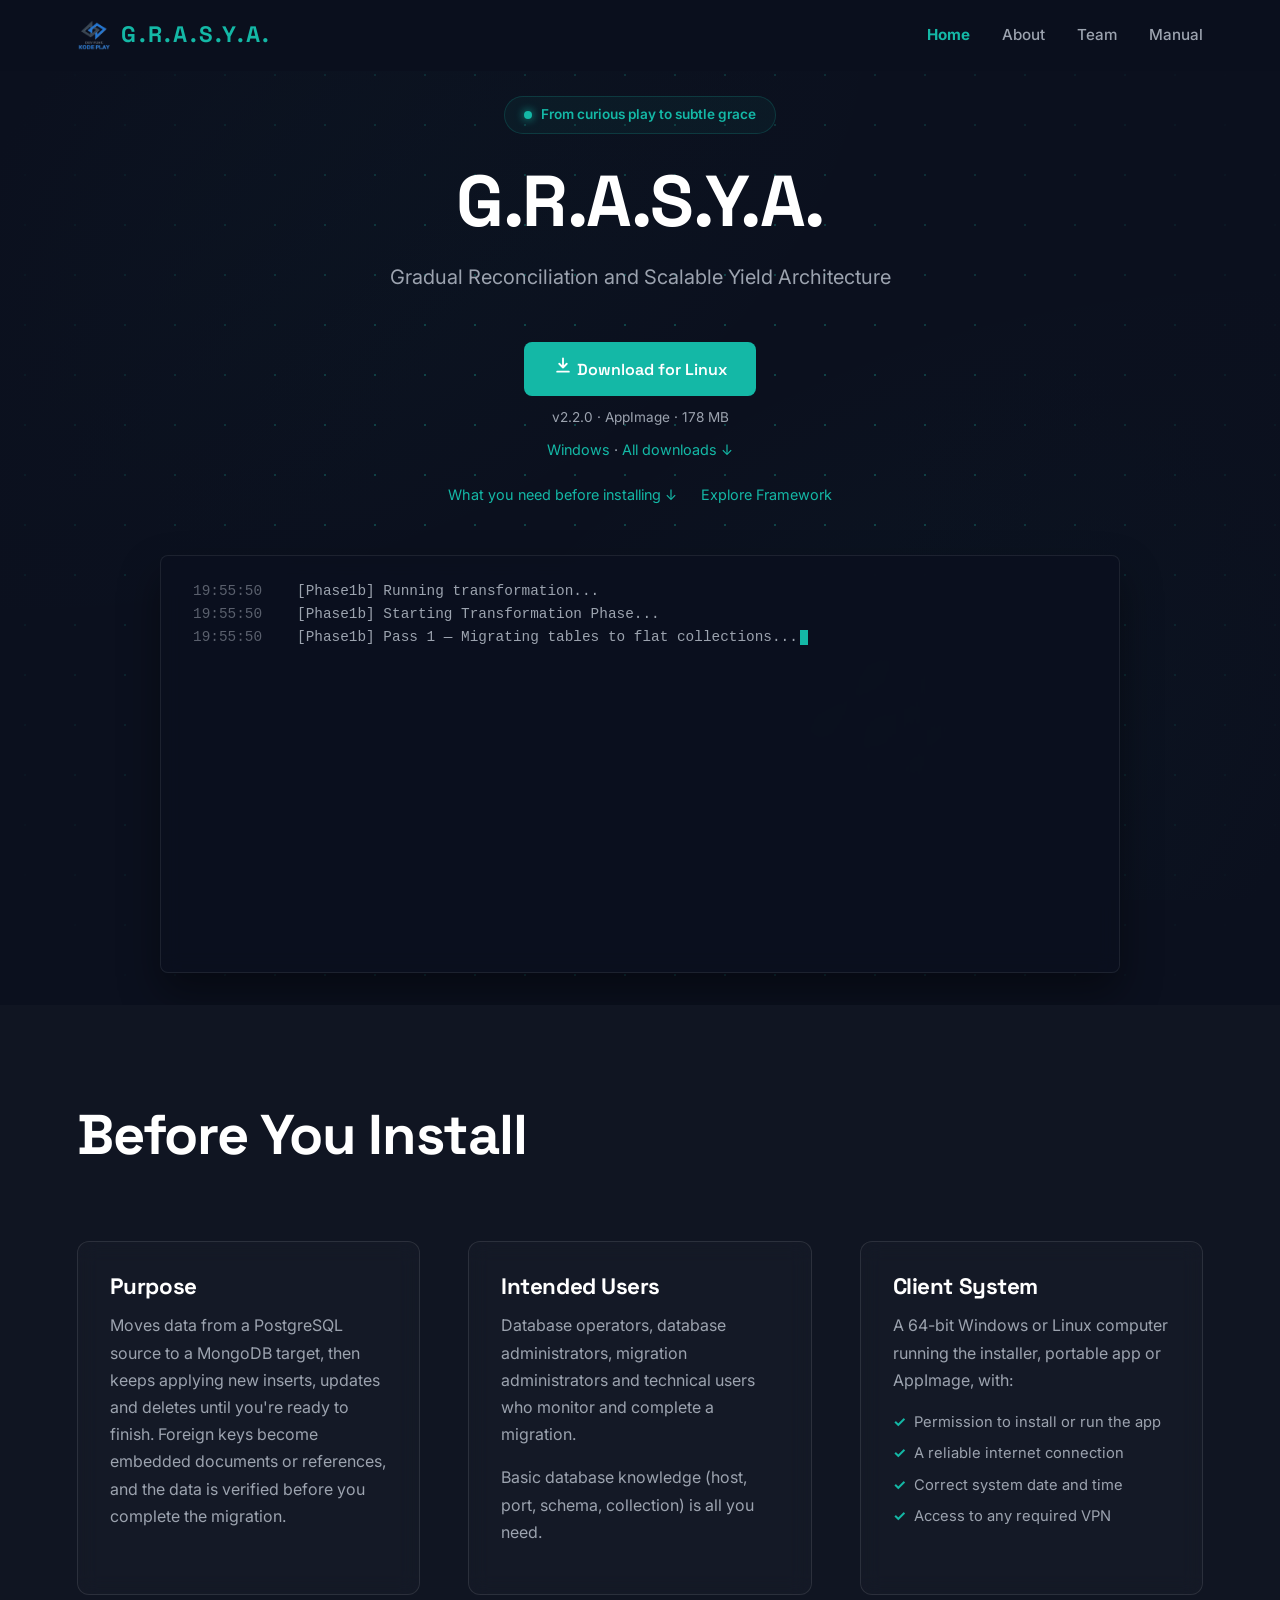
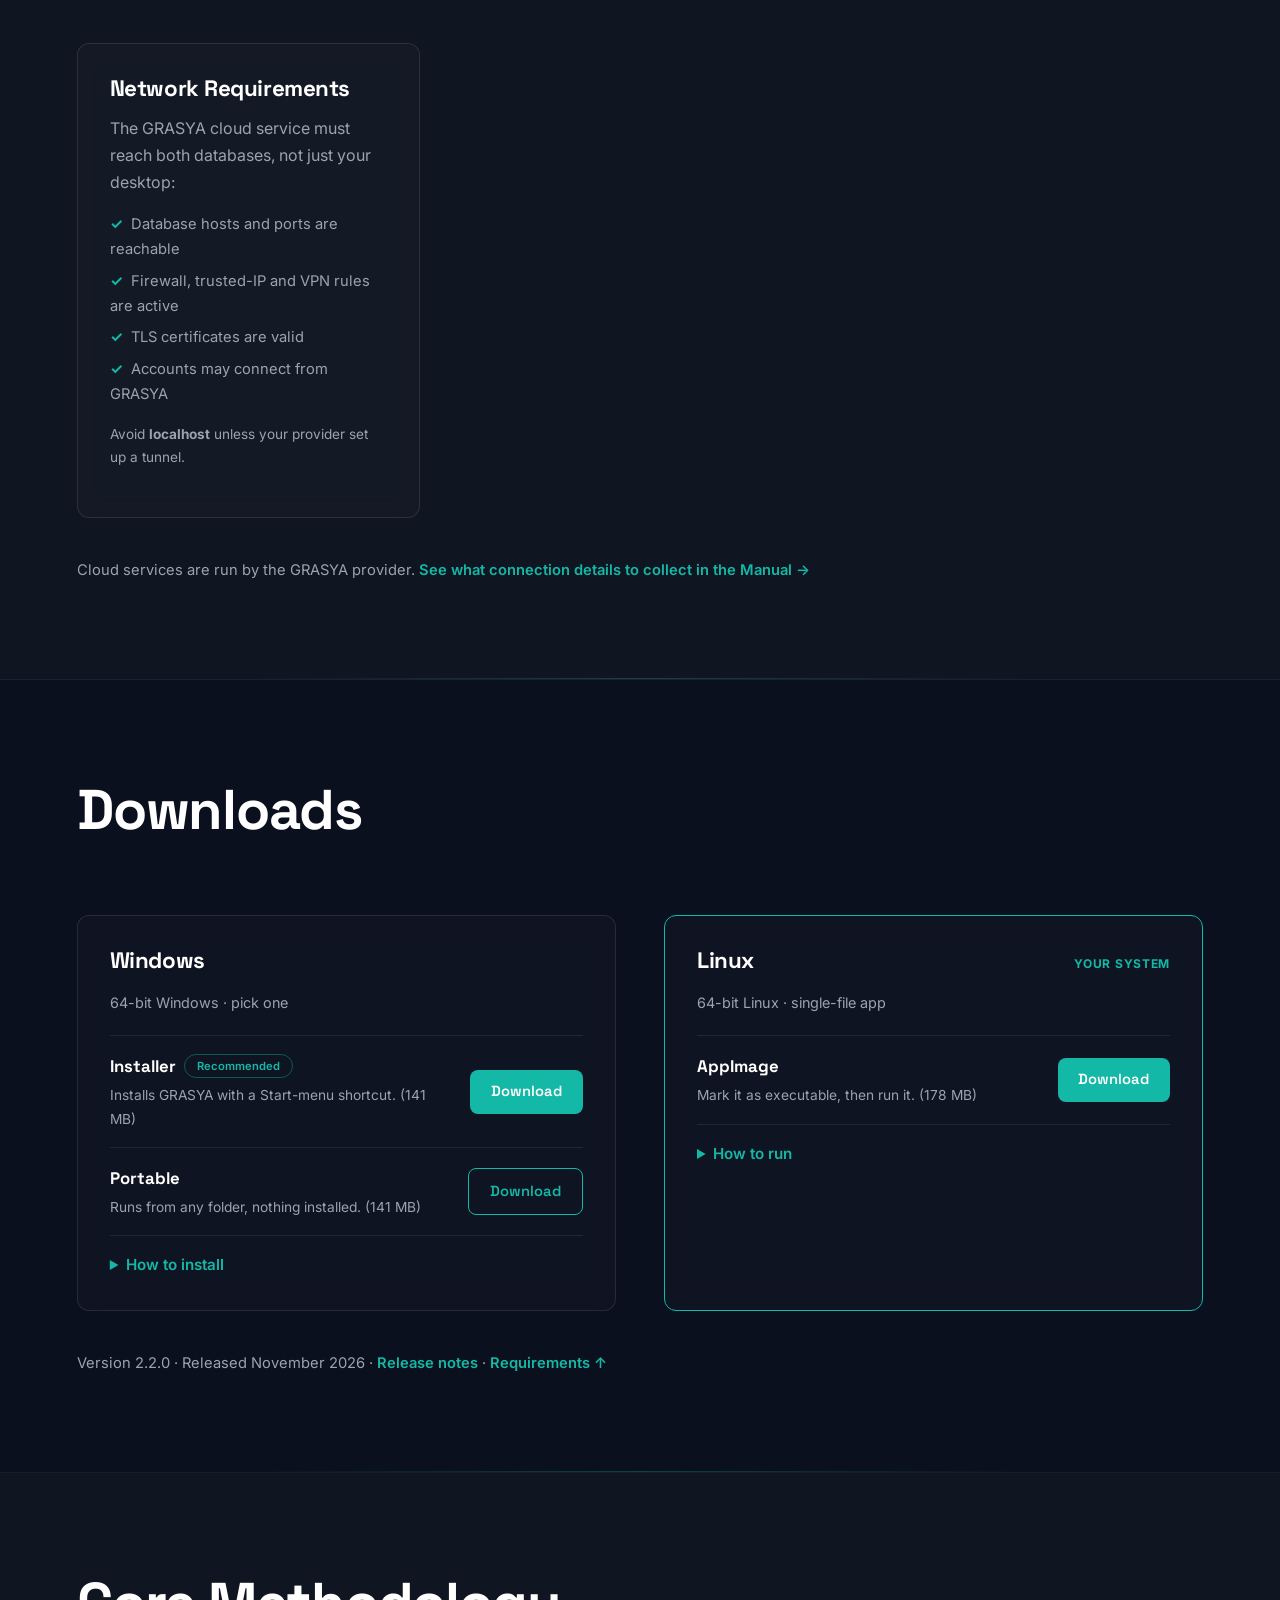
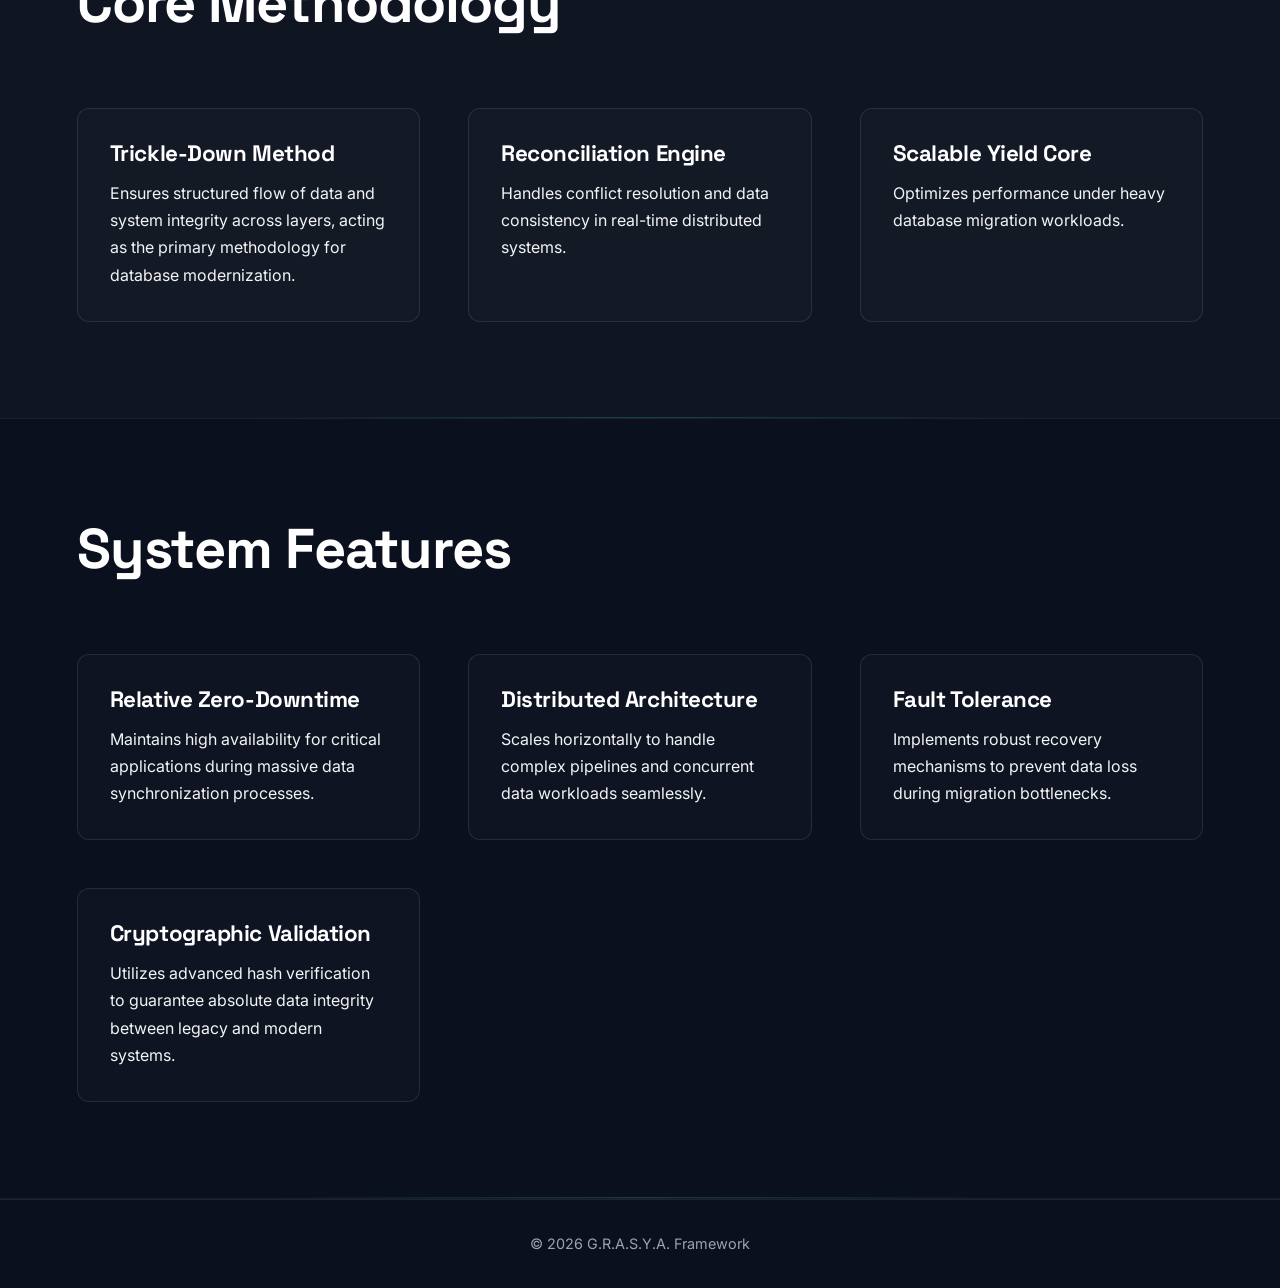
==== commit 2838667a: "Page (Home) - Link downloads to v2.2.0 release and enable Linux AppImage" ====
--- a/index.html
+++ b/index.html
@@ -41,11 +41,11 @@
             <p class="fade-element delay-3">Gradual Reconciliation and Scalable Yield Architecture</p>
 
             <div class="hero-download fade-element delay-4">
-                <a href="https://github.com/ostol-uriel/DEV-FUNC-KODE-PLAY/releases/download/v1.0.0/GRASYA.Enterprise.Manager.Setup.2.2.0.exe" class="btn-primary btn-download" id="heroDownload" data-install="installer">
+                <a href="https://github.com/ostol-uriel/DEV-FUNC-KODE-PLAY/releases/download/v2.2.0/GRASYA.Enterprise.Manager.Setup.2.2.0.exe" class="btn-primary btn-download" id="heroDownload" data-install="installer">
                     <svg viewBox="0 0 24 24" fill="none" stroke="currentColor" stroke-width="2.2" stroke-linecap="round" stroke-linejoin="round" aria-hidden="true"><path d="M12 4v11m0 0-4.5-4.5M12 15l4.5-4.5M5 20h14"/></svg>
                     <span>Download for Windows</span>
                 </a>
-                <p class="download-meta" id="heroMeta">v2.2.0 · Installer · 507 MB</p>
+                <p class="download-meta" id="heroMeta">v2.2.0 · Installer · 141 MB</p>
                 <p class="download-alt" id="heroAlt"><a href="#downloads">Portable version</a> · <a href="#downloads">Linux</a> · <a href="#downloads">All downloads ↓</a></p>
             </div>
             <div class="hero-links fade-element delay-4">
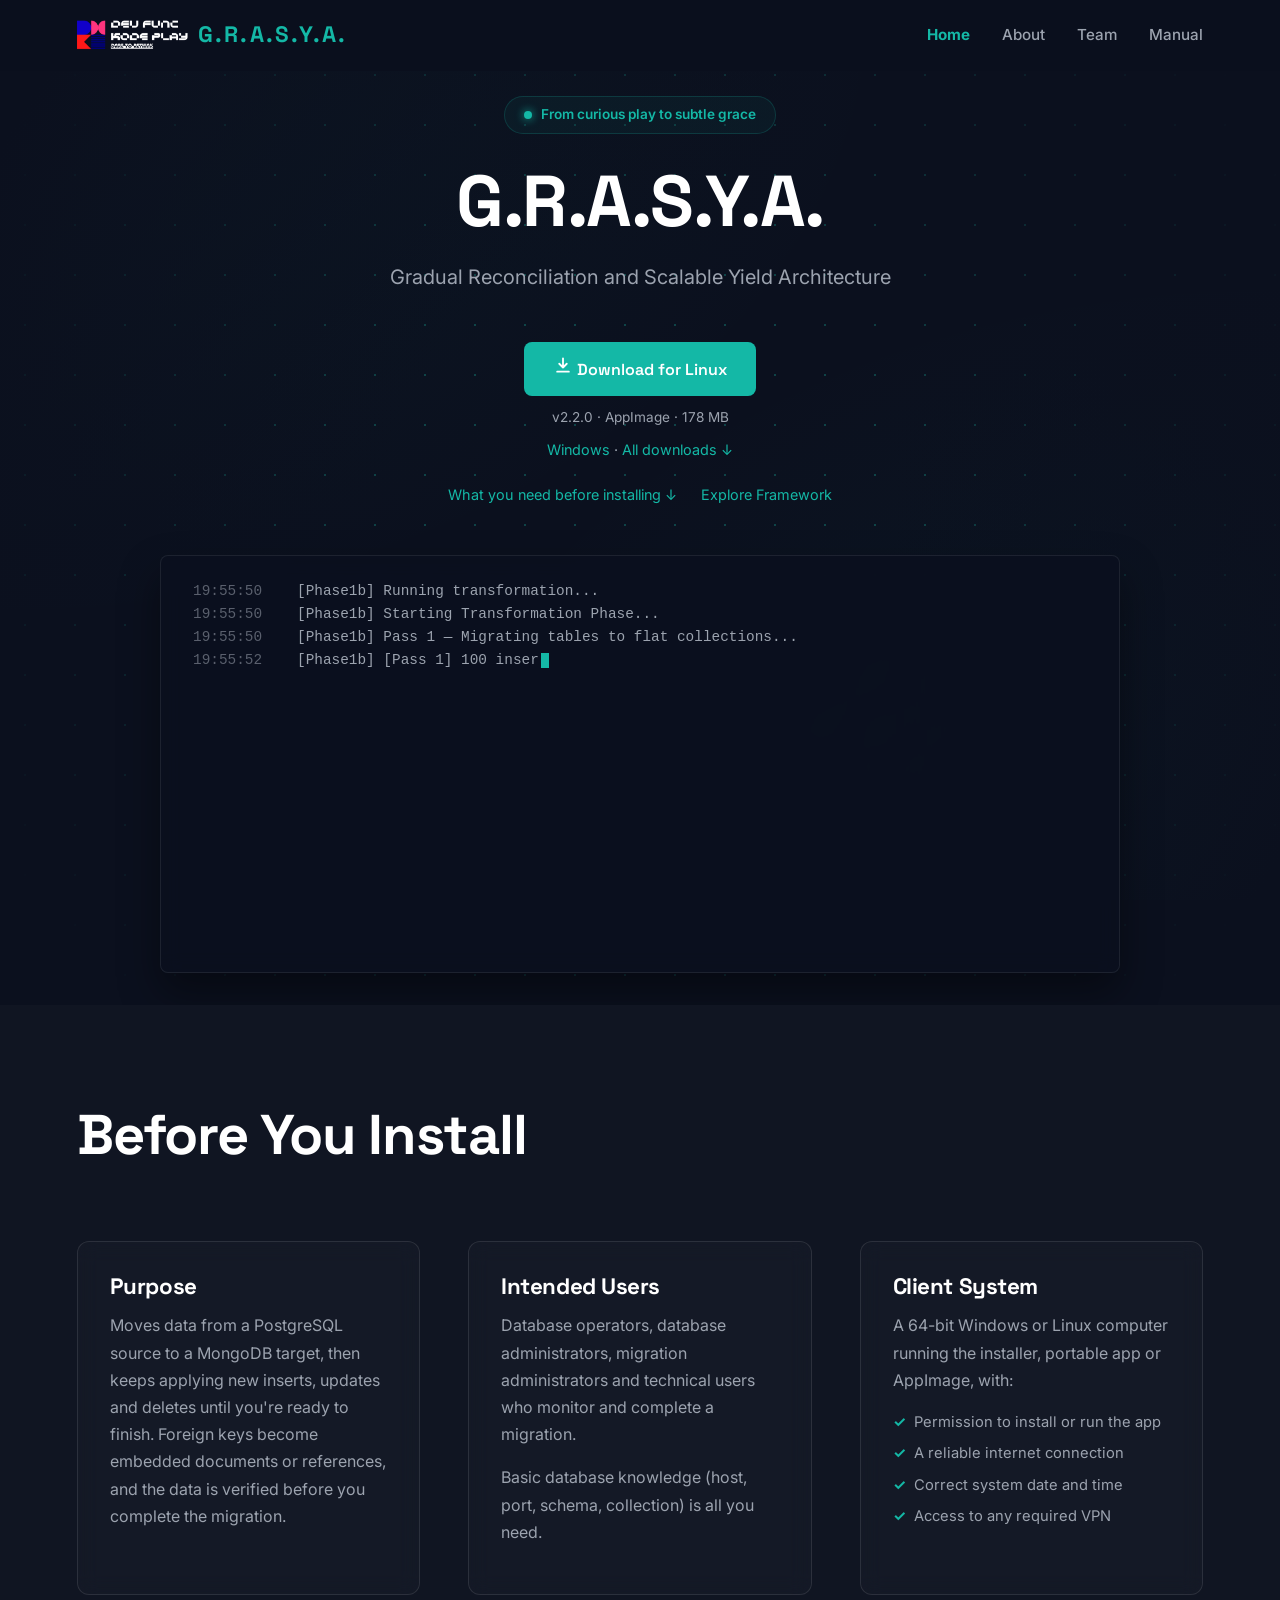
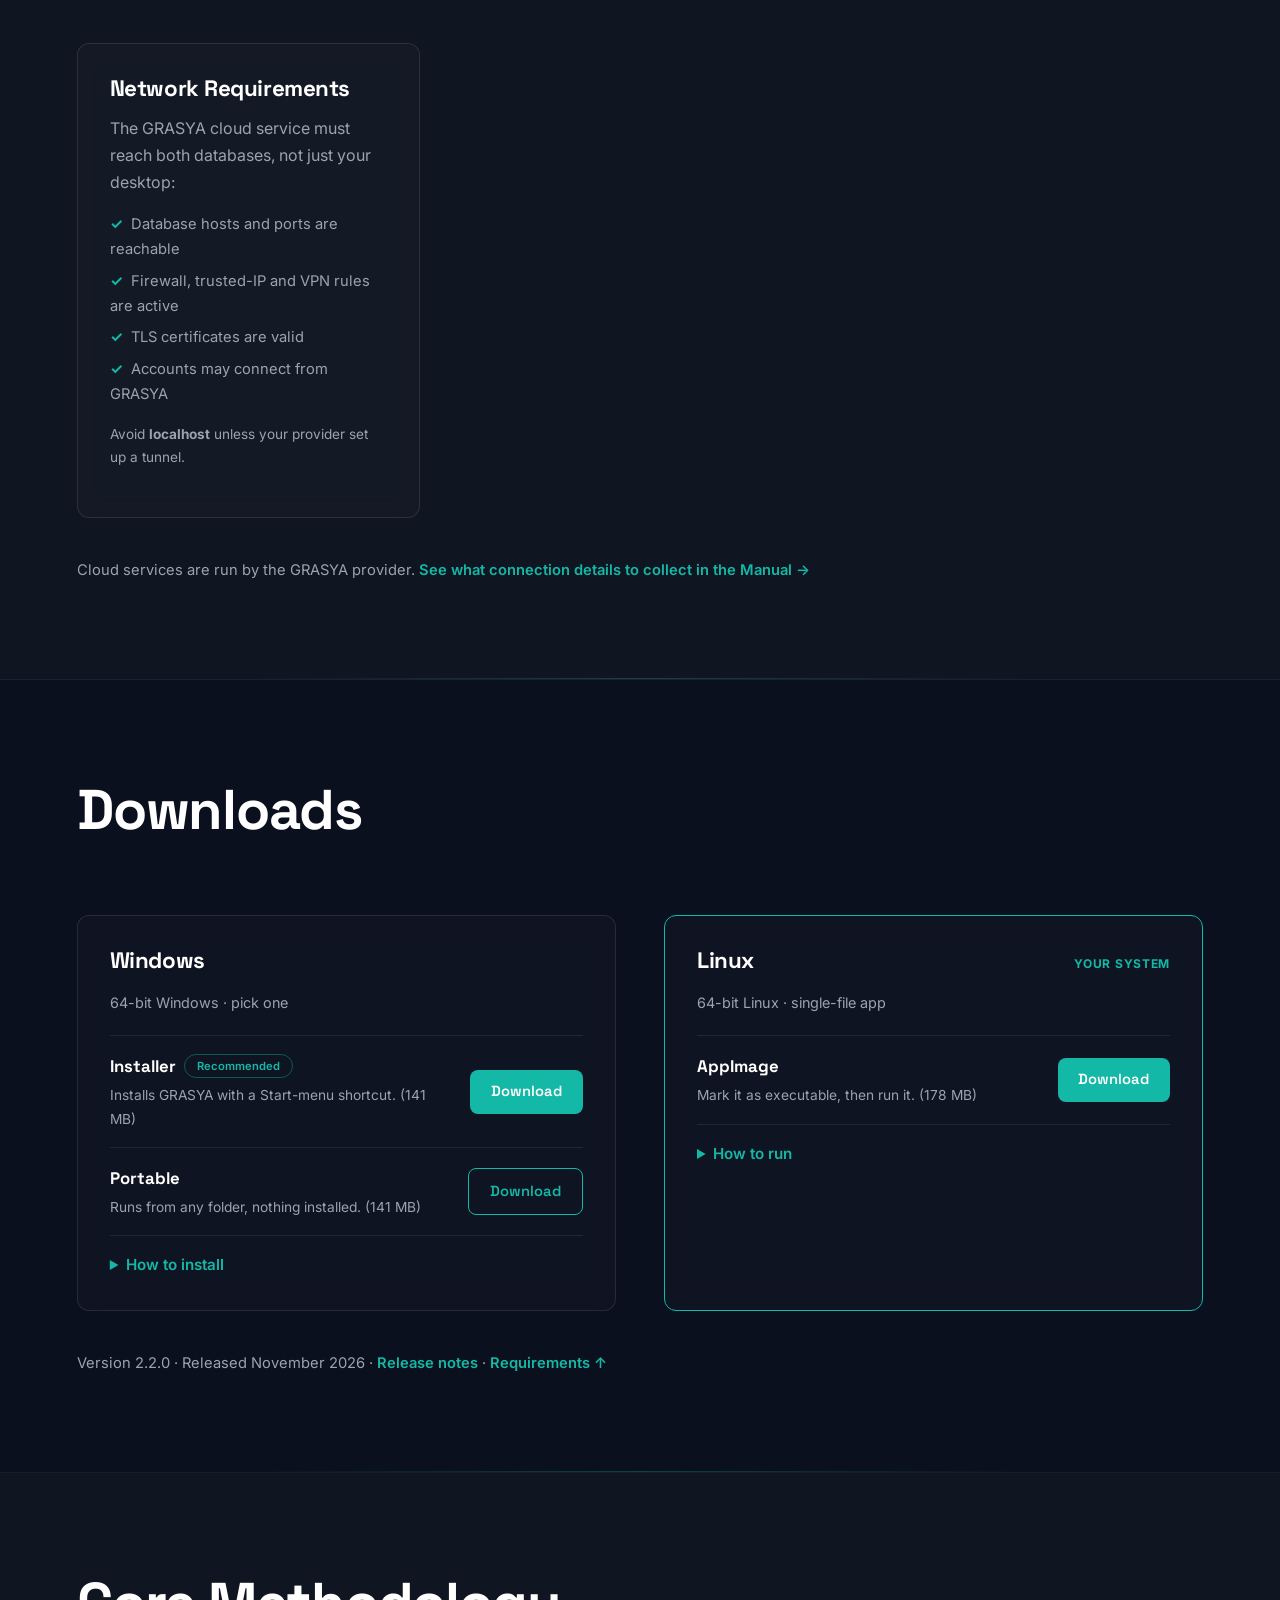
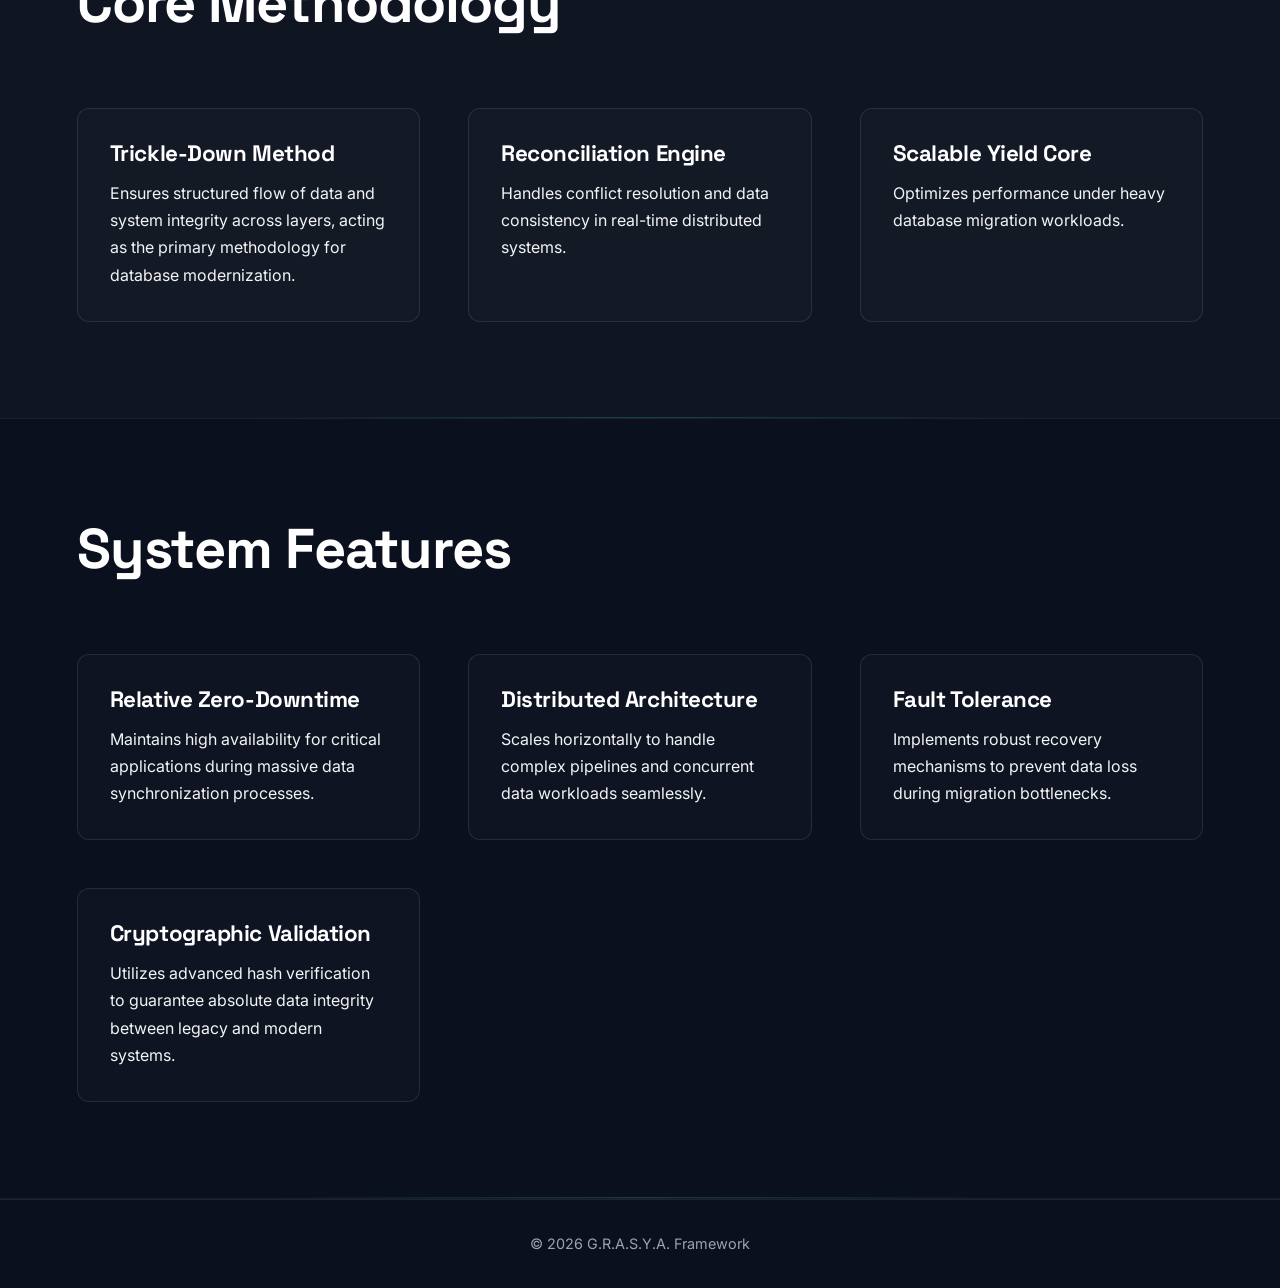
==== commit 16801956: "Add Ostol4 team image to assets" ====
--- a/index.html
+++ b/index.html
@@ -13,7 +13,7 @@
 
 <nav id="navbar" aria-label="Main Navigation">
     <div class="logo">
-        <img src="assets/logo/DFKP - LOGO W TEXT.png" alt="G.R.A.S.Y.A. Logo" class="nav-logo">
+        <img src="assets/logo/Asset 7@4x (1).png" alt="G.R.A.S.Y.A. Logo" class="nav-logo">
         <span>G.R.A.S.Y.A.</span>
     </div>
 
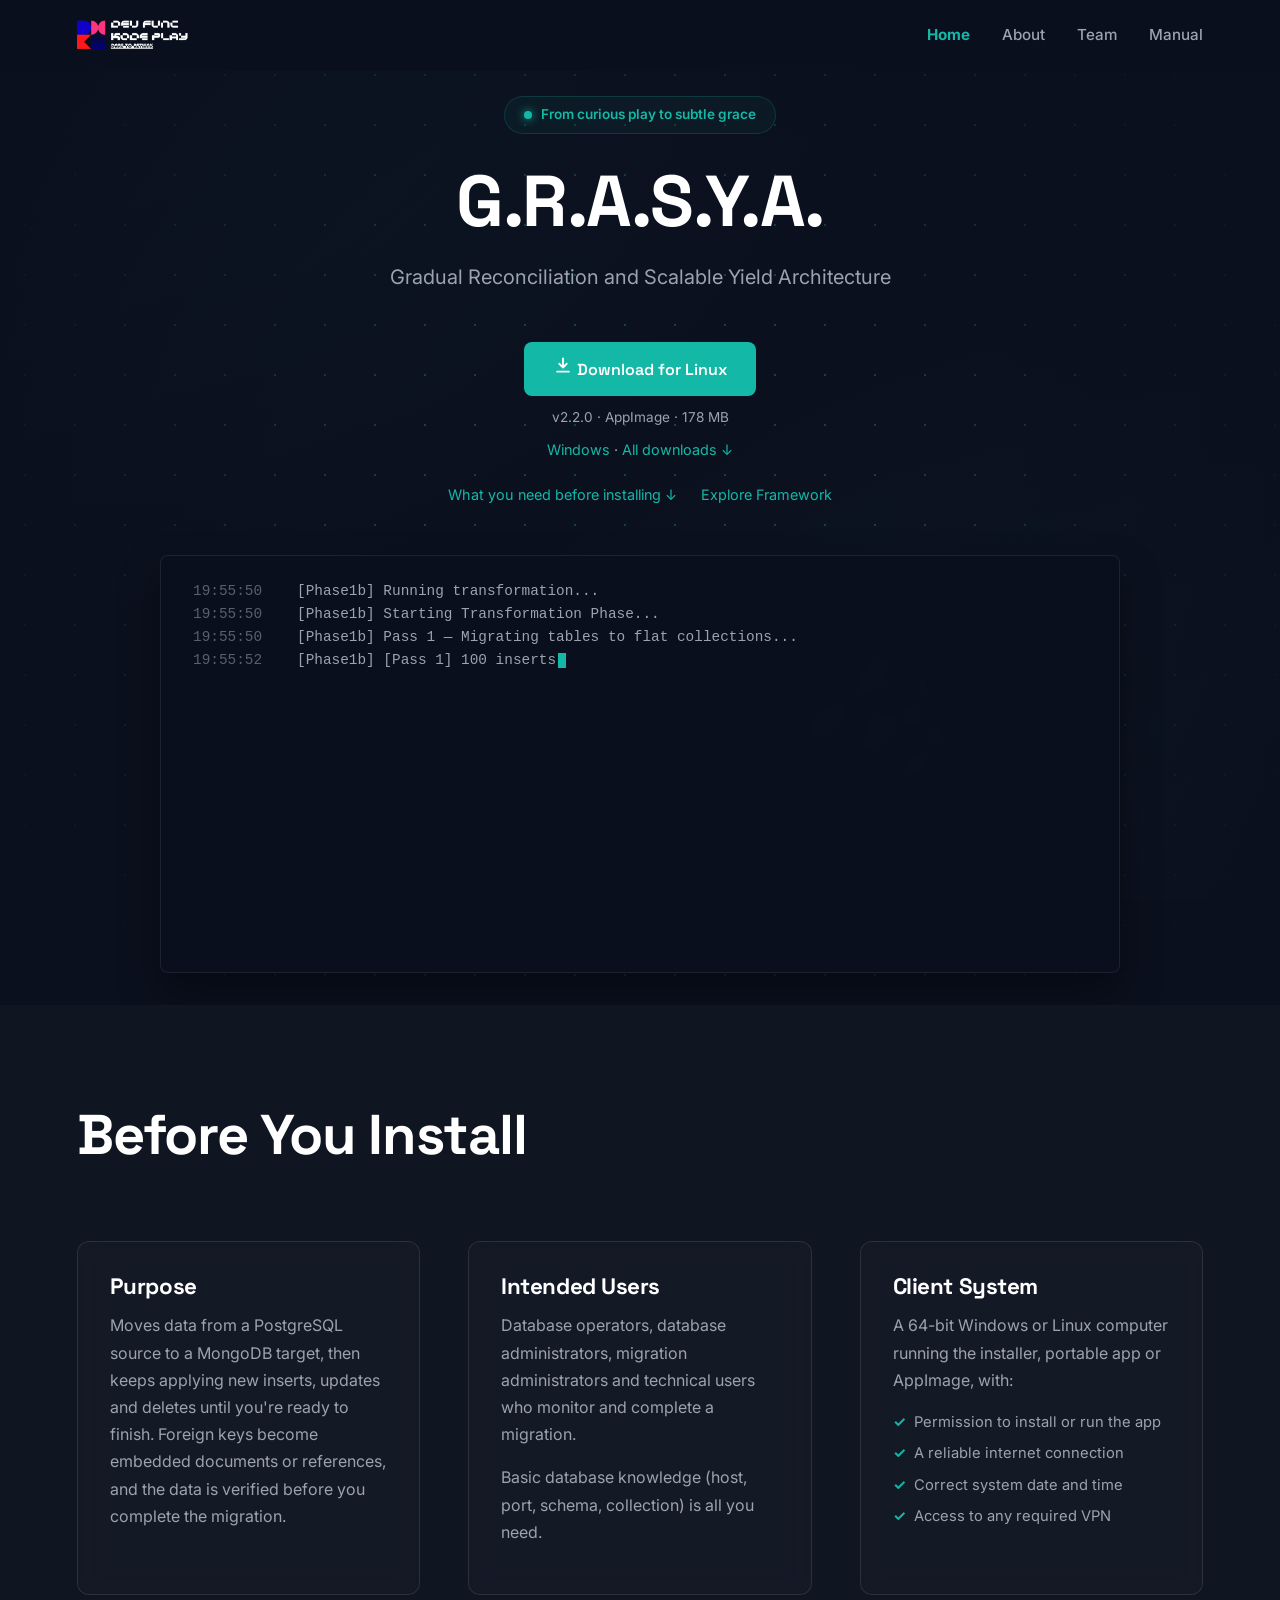
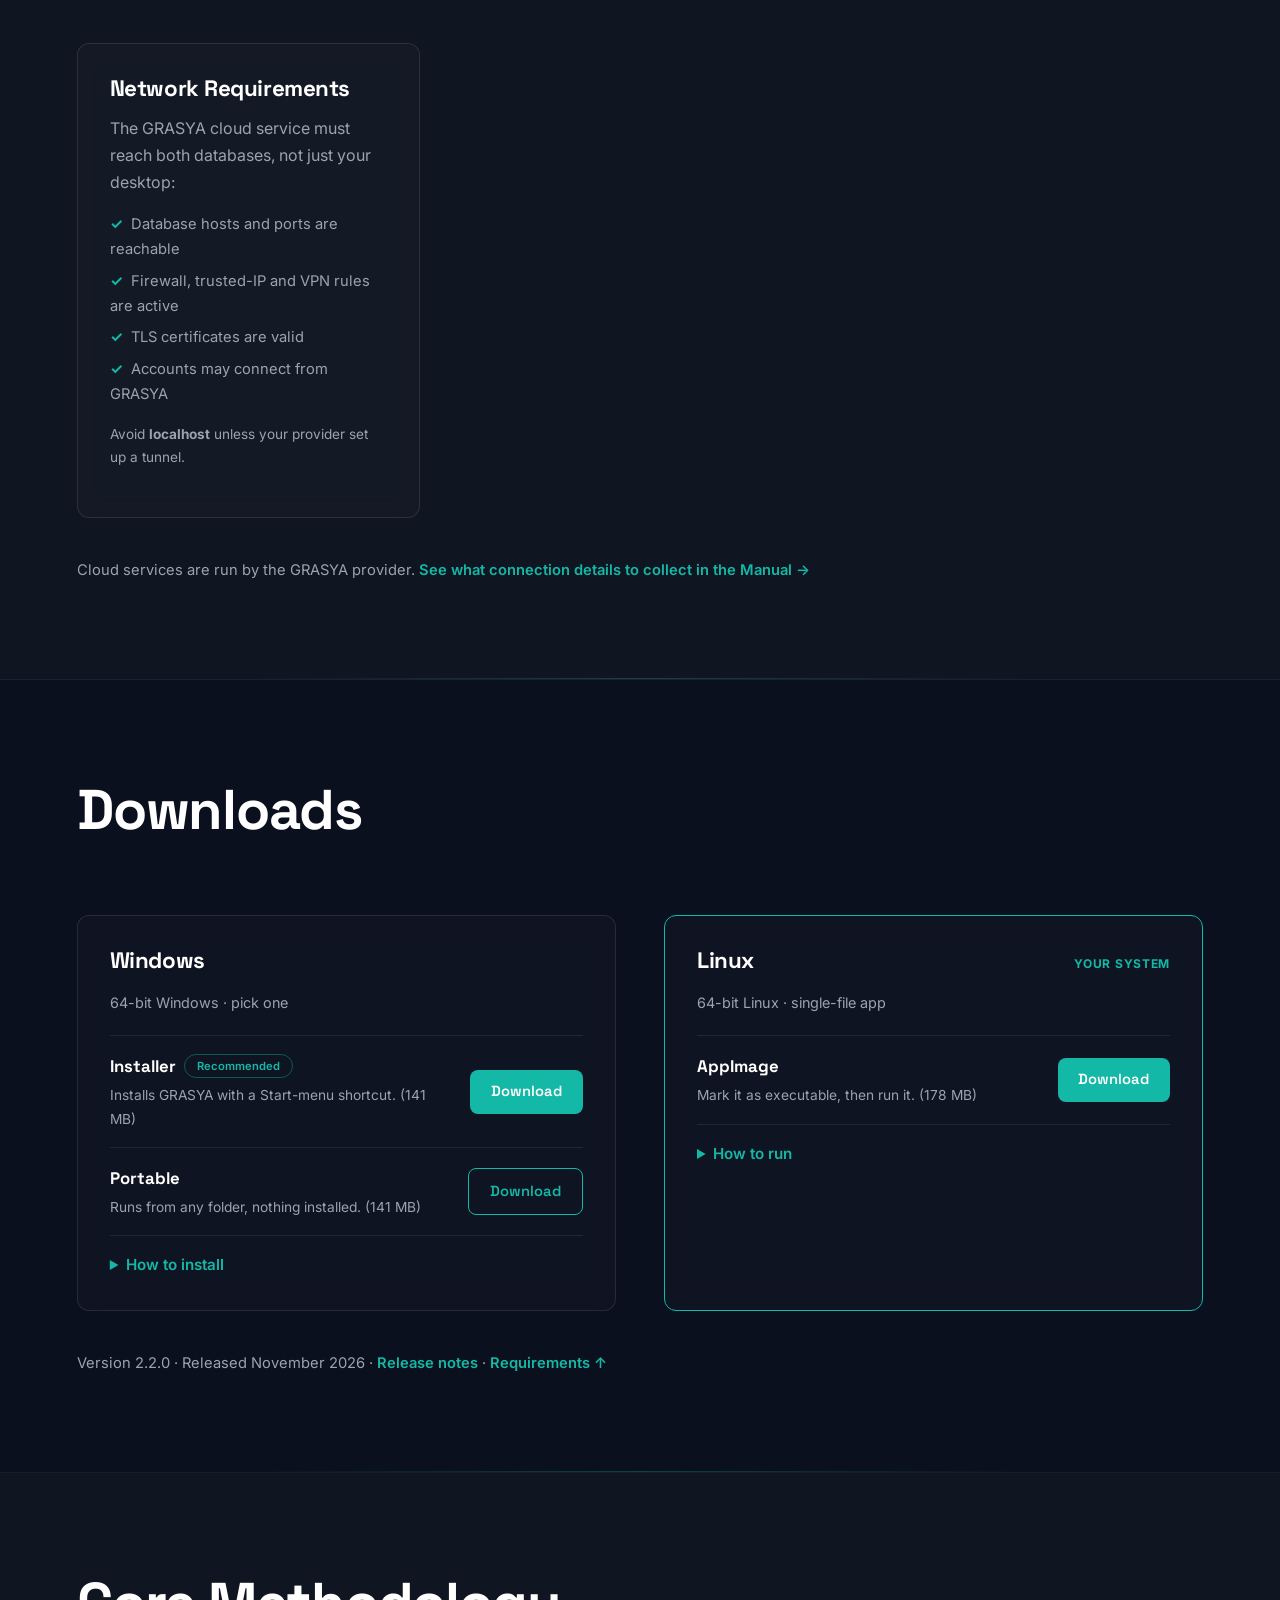
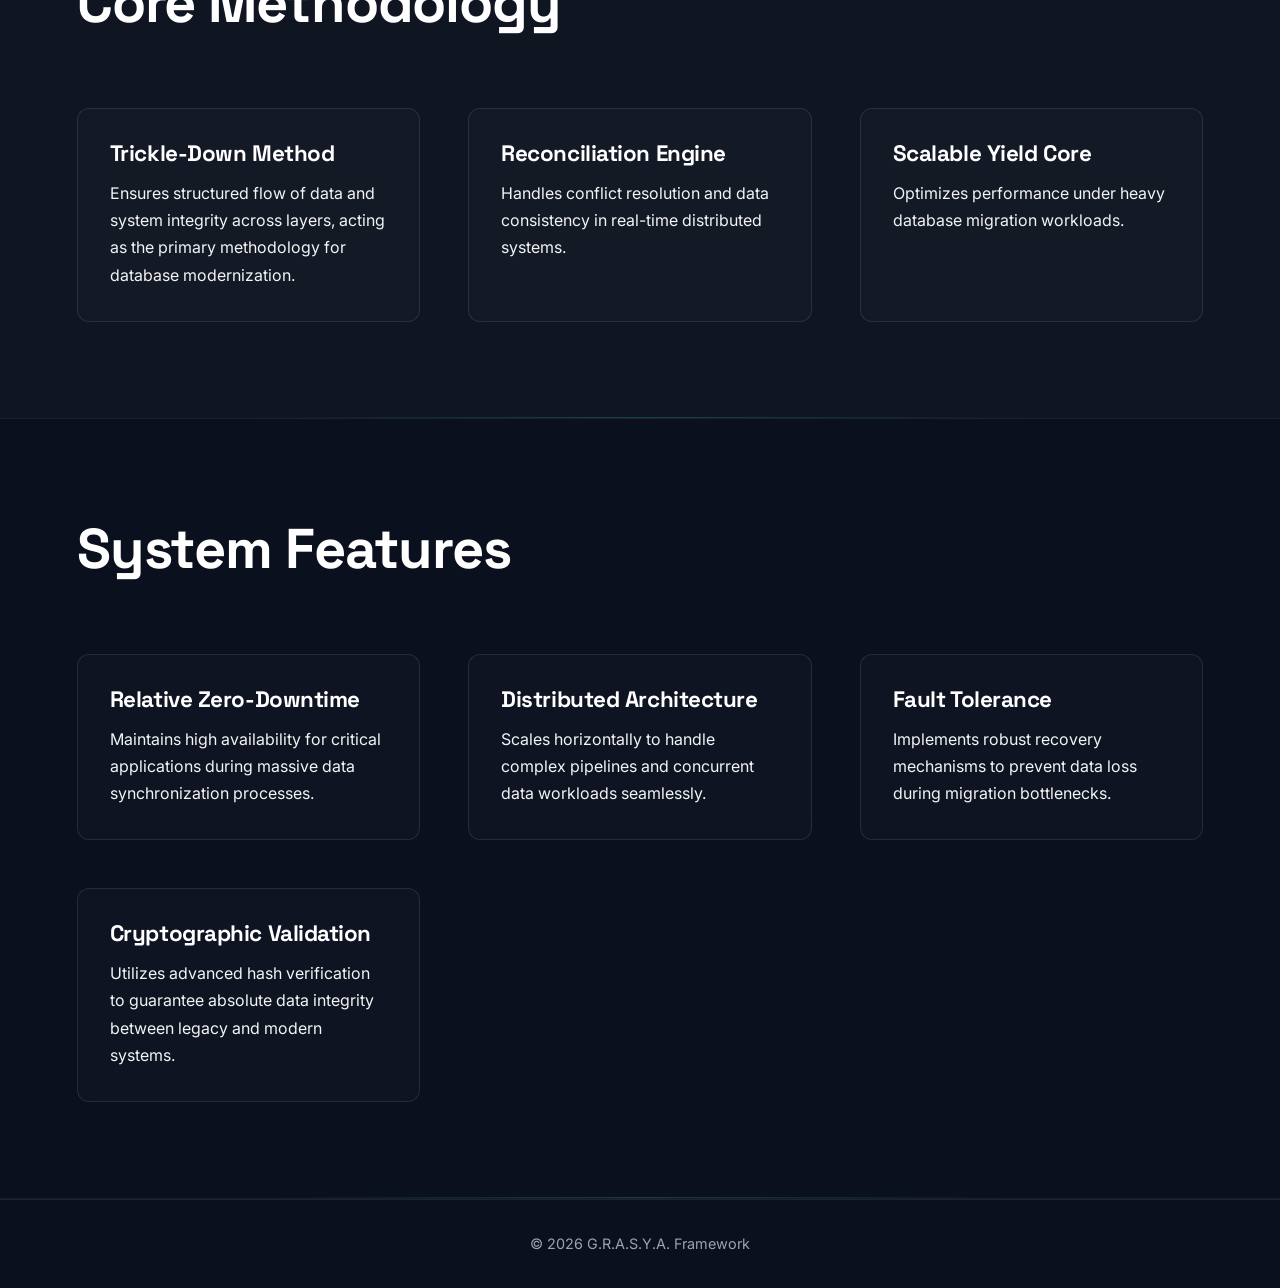
==== commit 2dcecc96: "Remove logo text from navigation bar" ====
--- a/index.html
+++ b/index.html
@@ -14,7 +14,6 @@
 <nav id="navbar" aria-label="Main Navigation">
     <div class="logo">
         <img src="assets/logo/Asset 7@4x (1).png" alt="G.R.A.S.Y.A. Logo" class="nav-logo">
-        <span>G.R.A.S.Y.A.</span>
     </div>
 
     <div class="nav-links" id="navLinks">
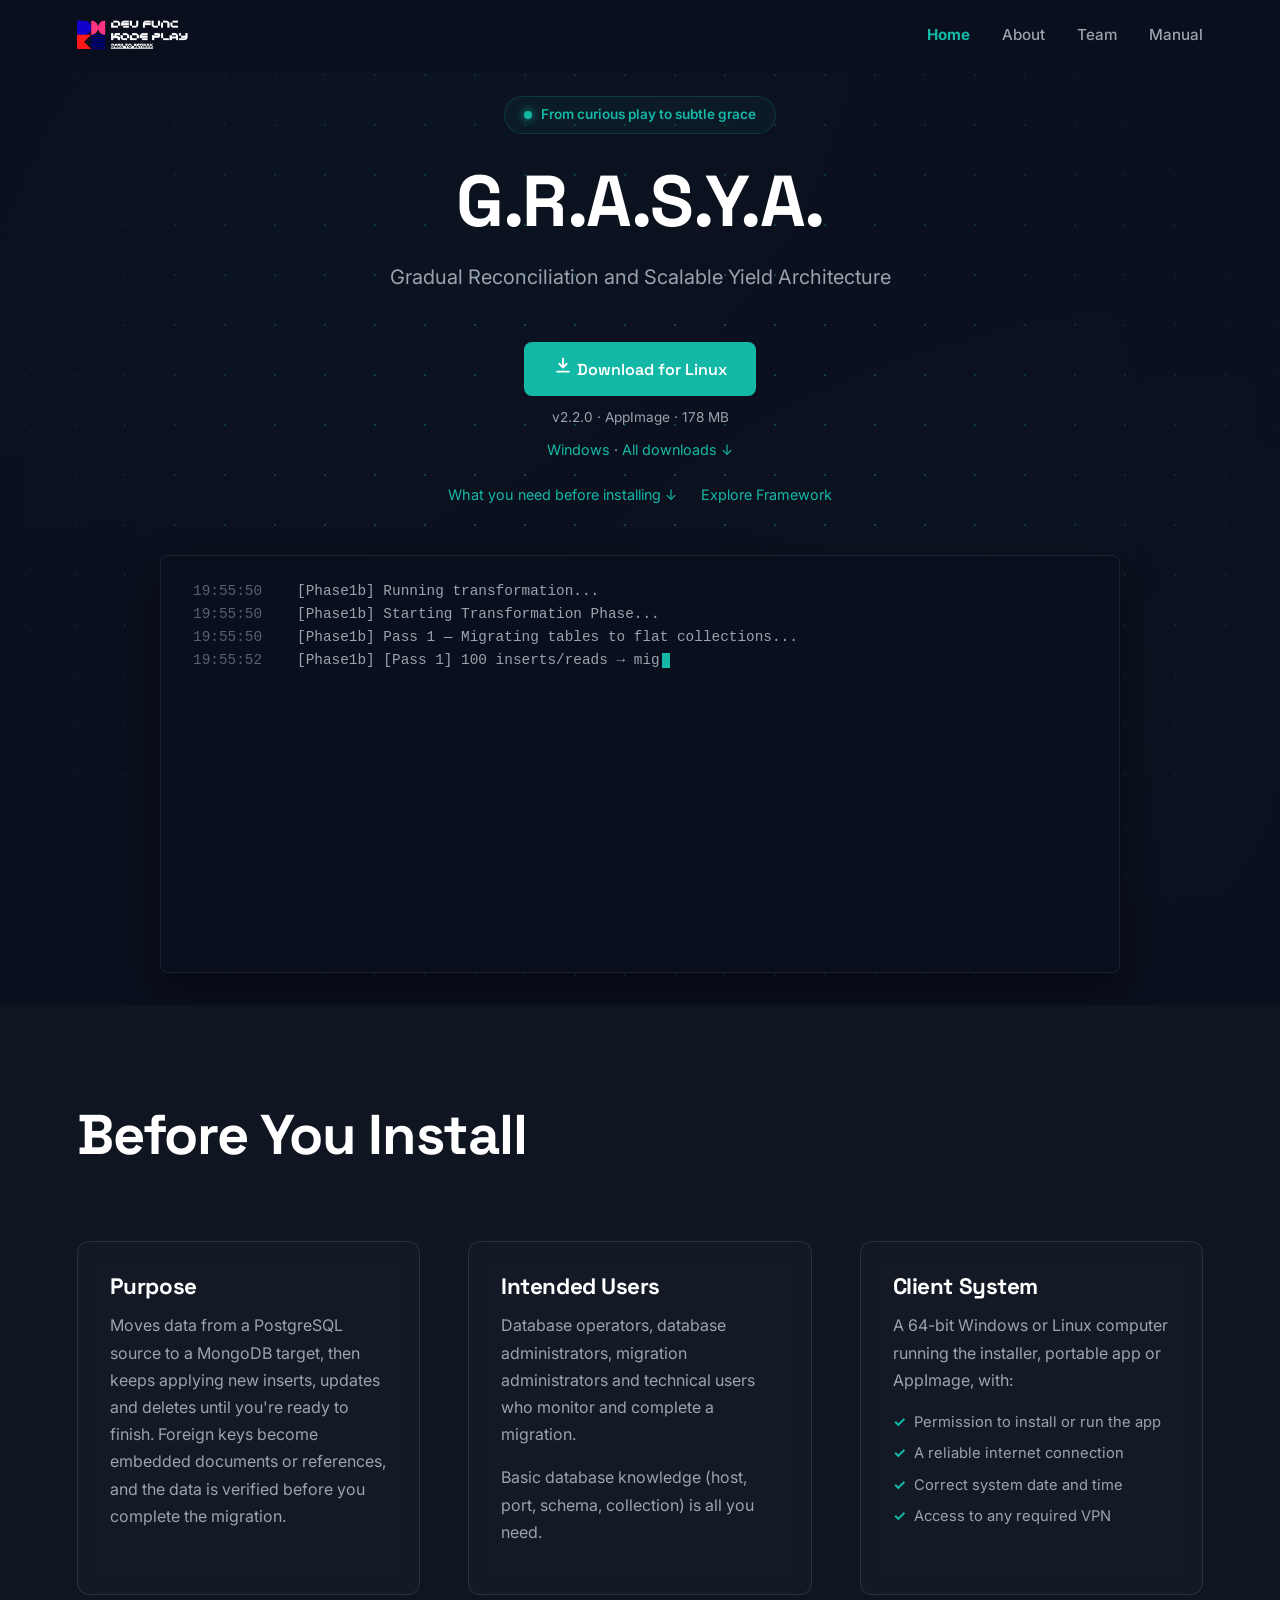
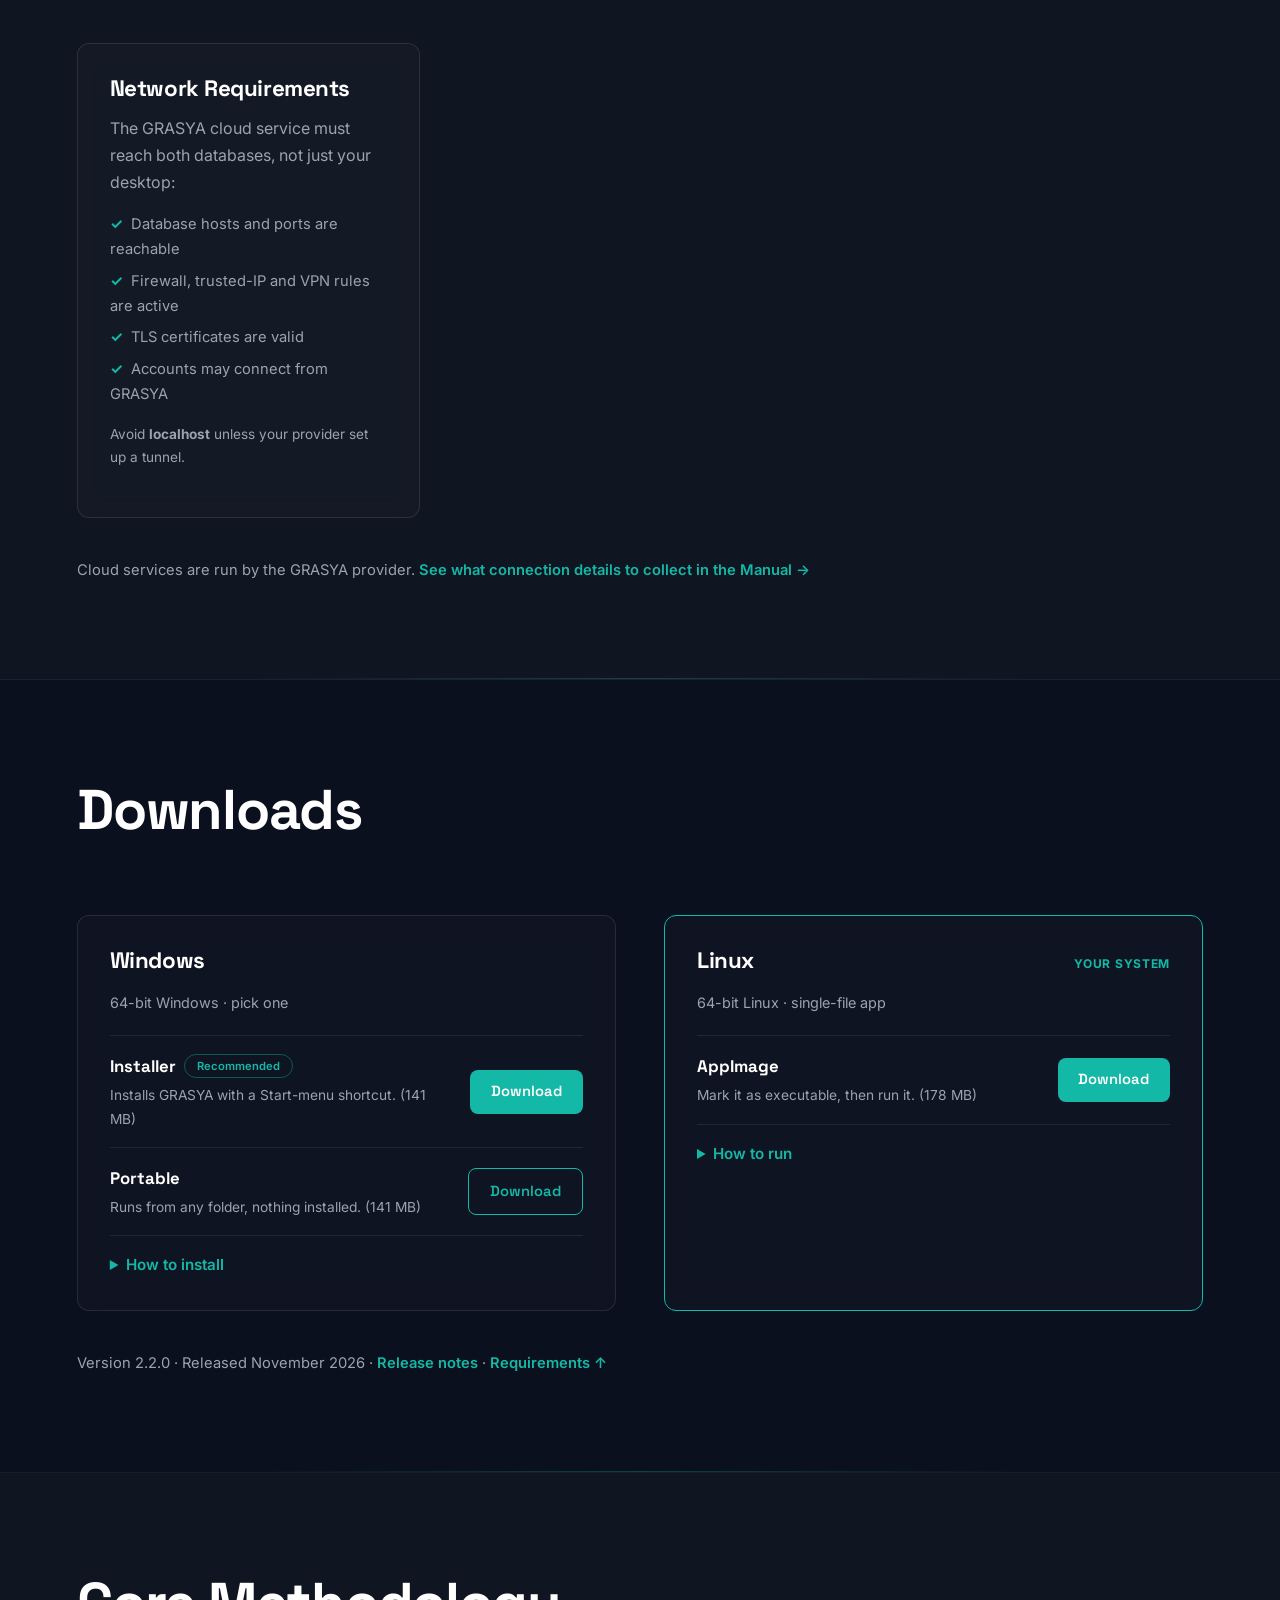
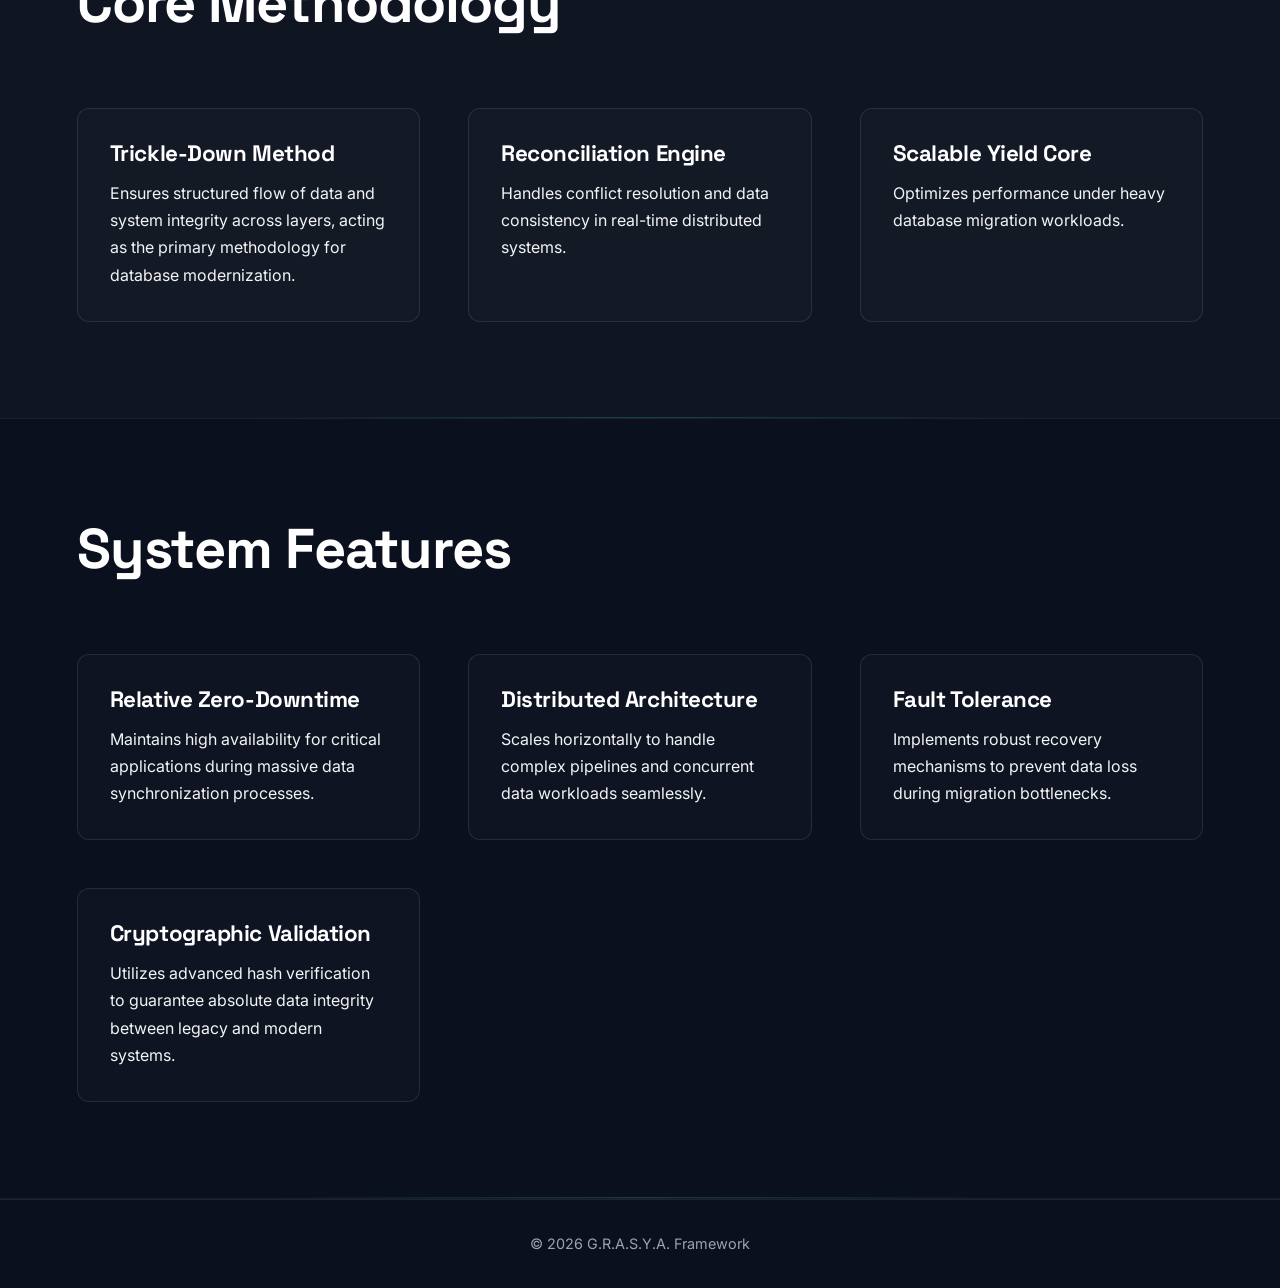
==== commit a0a95465: "Update favicon link in index.html" ====
--- a/index.html
+++ b/index.html
@@ -5,7 +5,7 @@
     <meta name="viewport" content="width=device-width, initial-scale=1.0"/>
     <meta name="description" content="G.R.A.S.Y.A. Framework: Gradual Reconciliation and Scalable Yield Architecture." />
     <title>G.R.A.S.Y.A. | Home</title>
-    <link rel="icon" href="assets/logo/DFKP - LOGO.png" type="image/png">
+    <link rel="icon" href="assets/logo/Asset 35@4x.png" type="image/png">
     <link rel="stylesheet" href="style.css"/>
 </head>
 
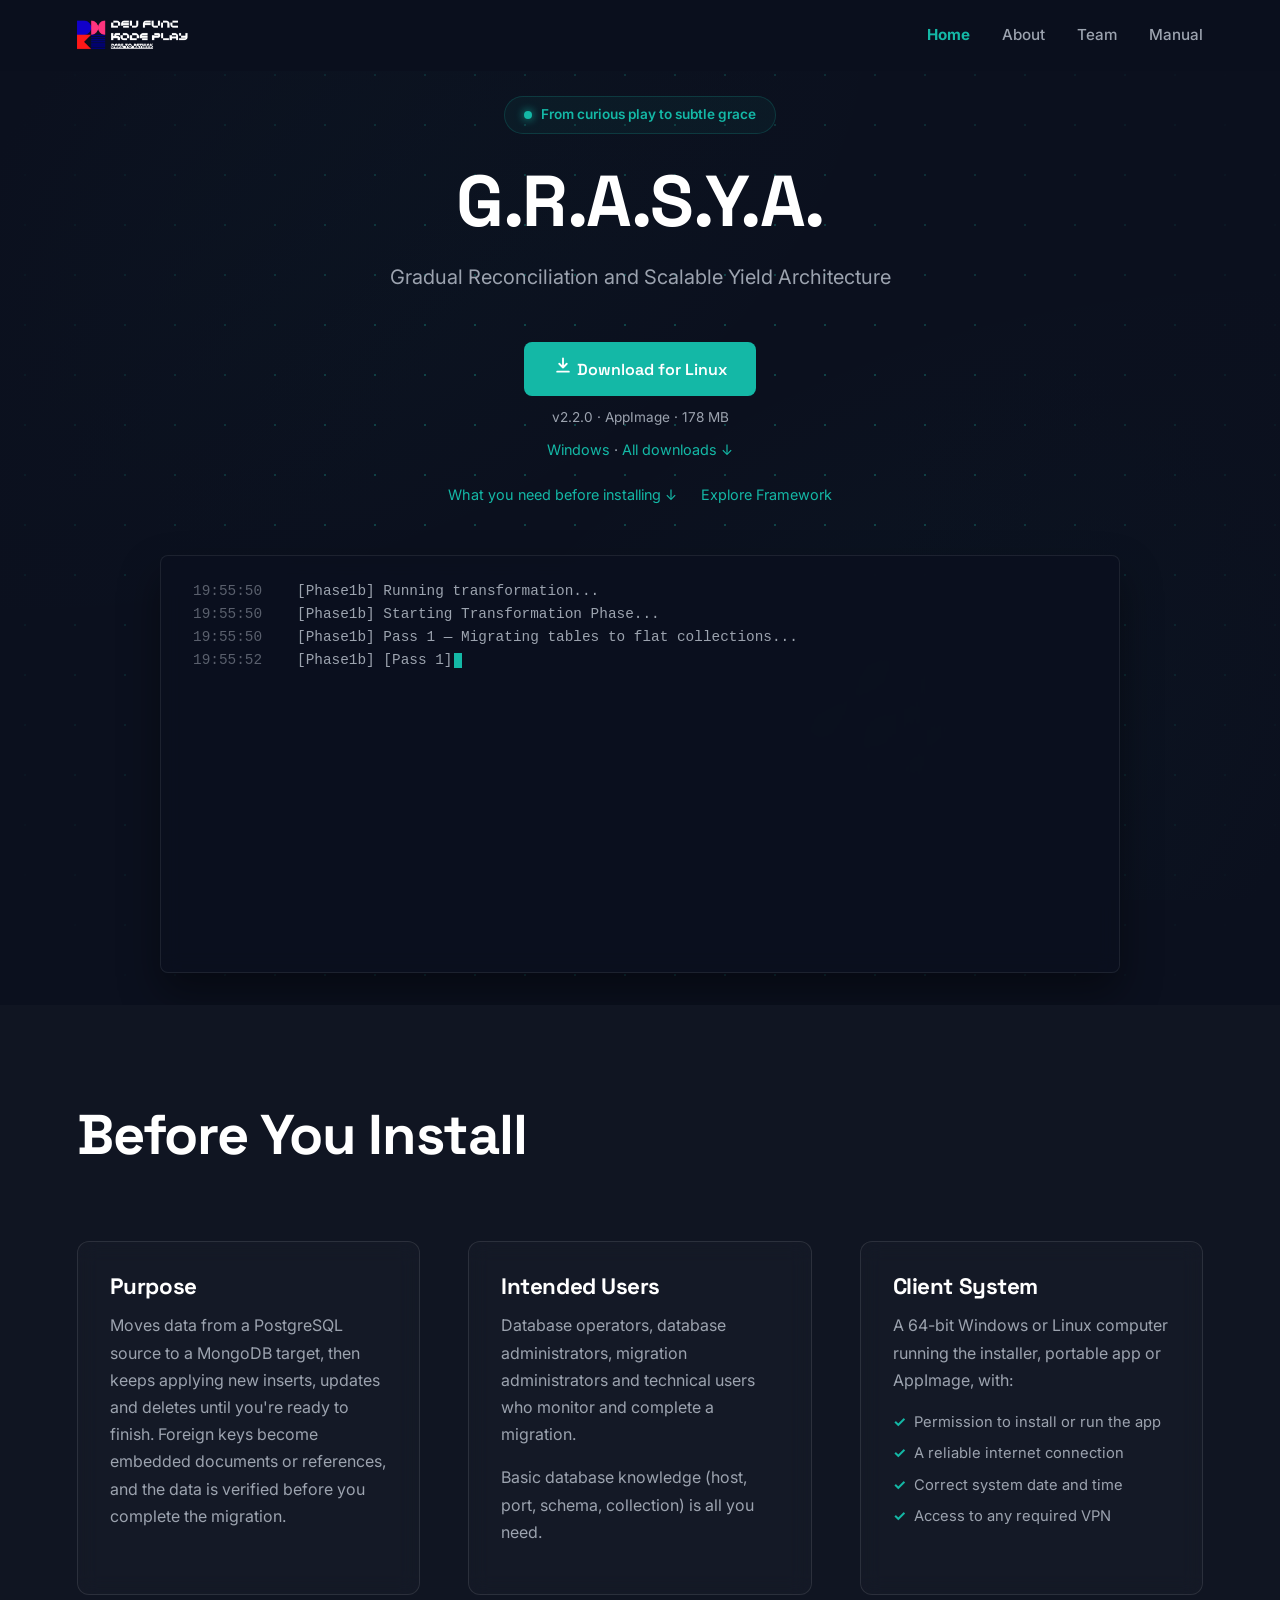
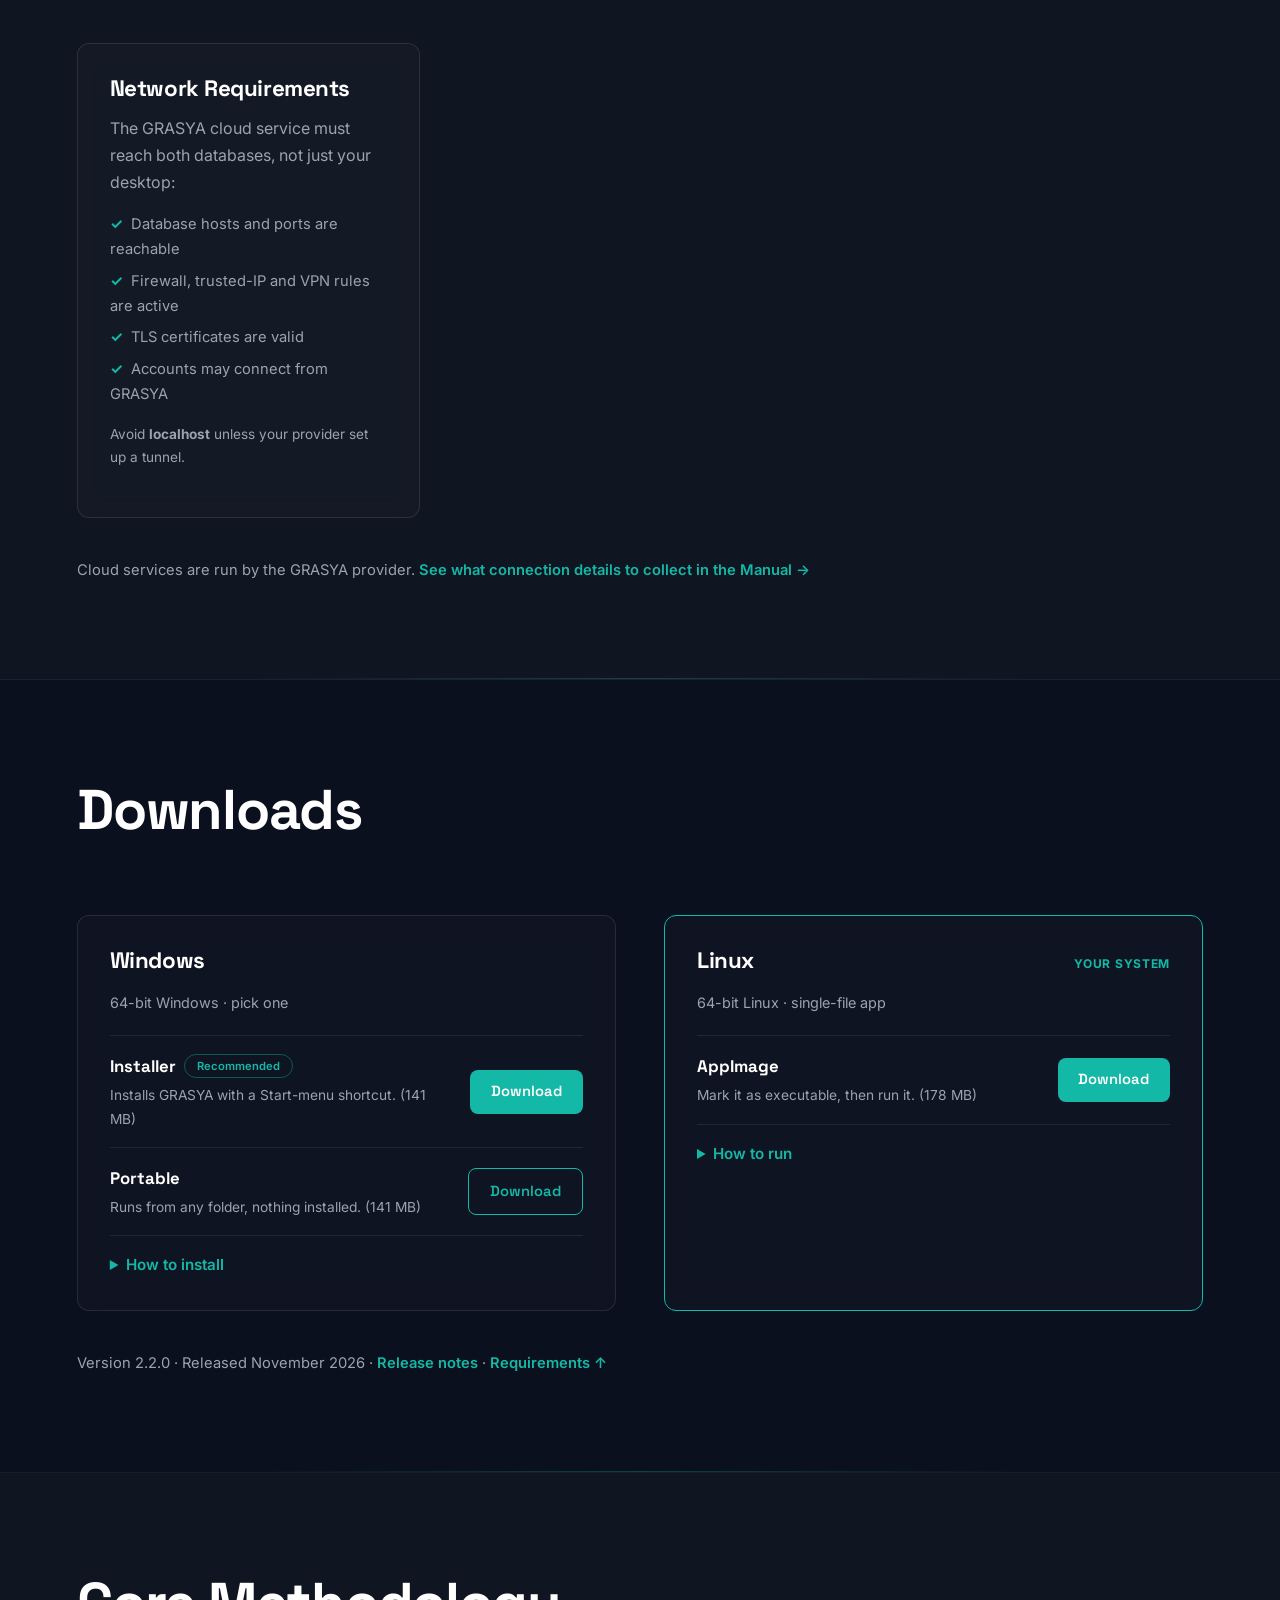
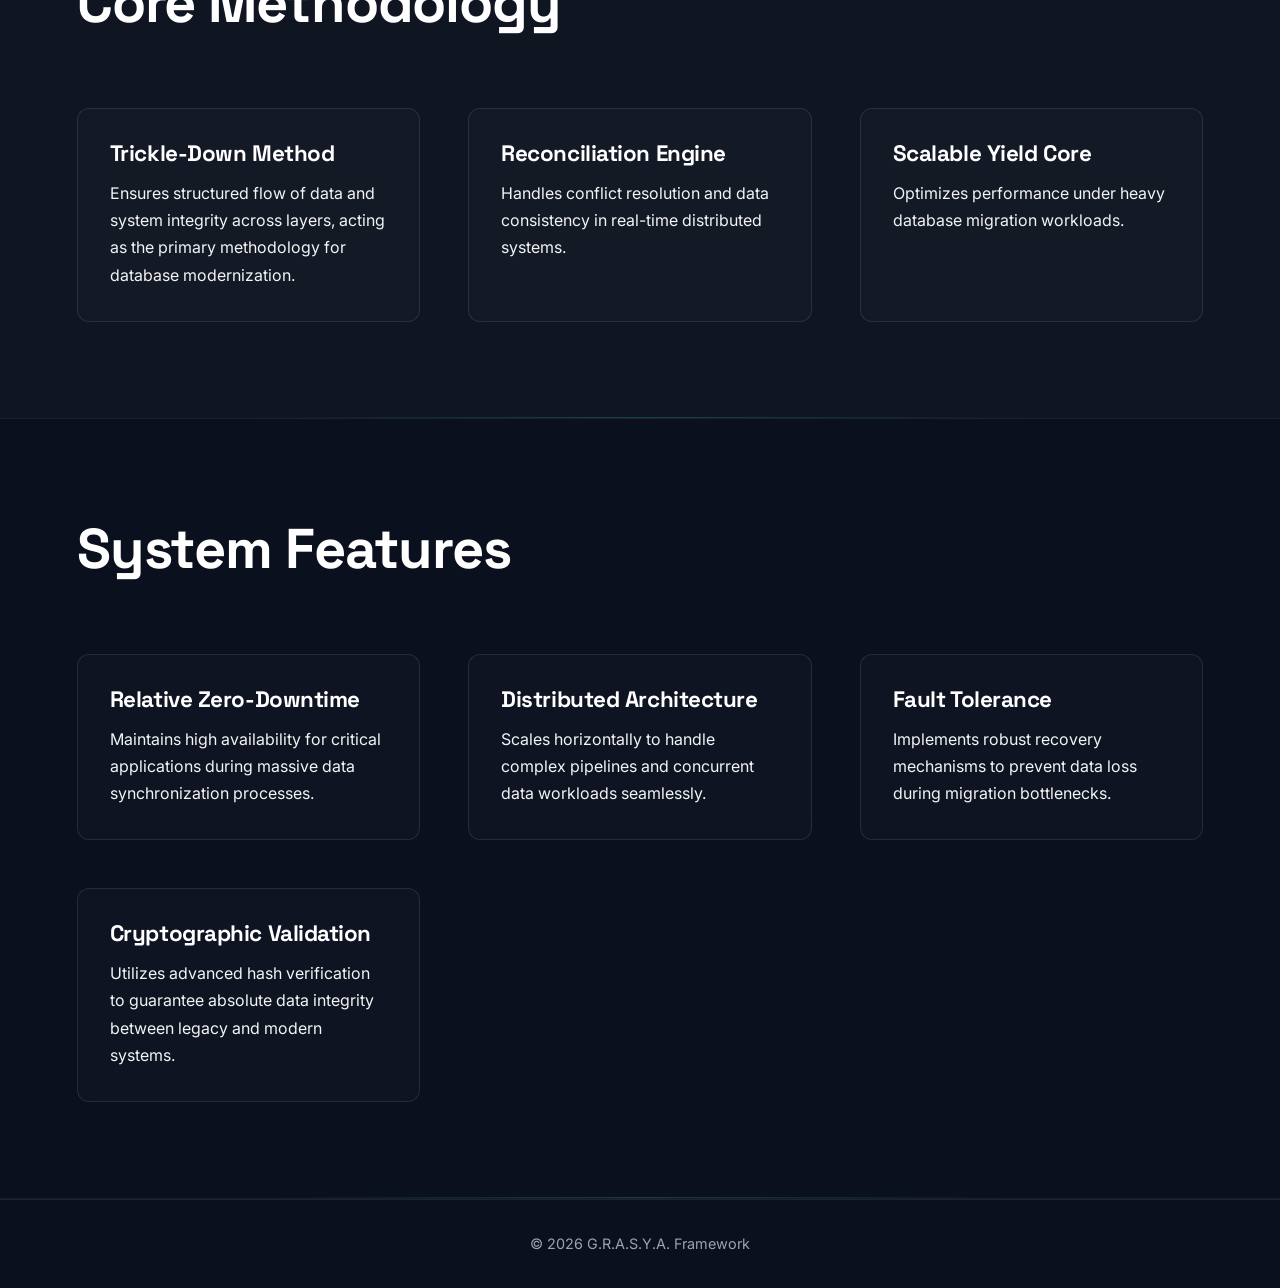
==== commit 76c19830: "Update favicon and logo in team page navigation" ====
--- a/index.html
+++ b/index.html
@@ -5,7 +5,7 @@
     <meta name="viewport" content="width=device-width, initial-scale=1.0"/>
     <meta name="description" content="G.R.A.S.Y.A. Framework: Gradual Reconciliation and Scalable Yield Architecture." />
     <title>G.R.A.S.Y.A. | Home</title>
-    <link rel="icon" href="assets/logo/Asset 35@4x.png" type="image/png">
+    <link rel="icon" href="assets/logo/Asset symbol D.png" type="image/png">
     <link rel="stylesheet" href="style.css"/>
 </head>
 
